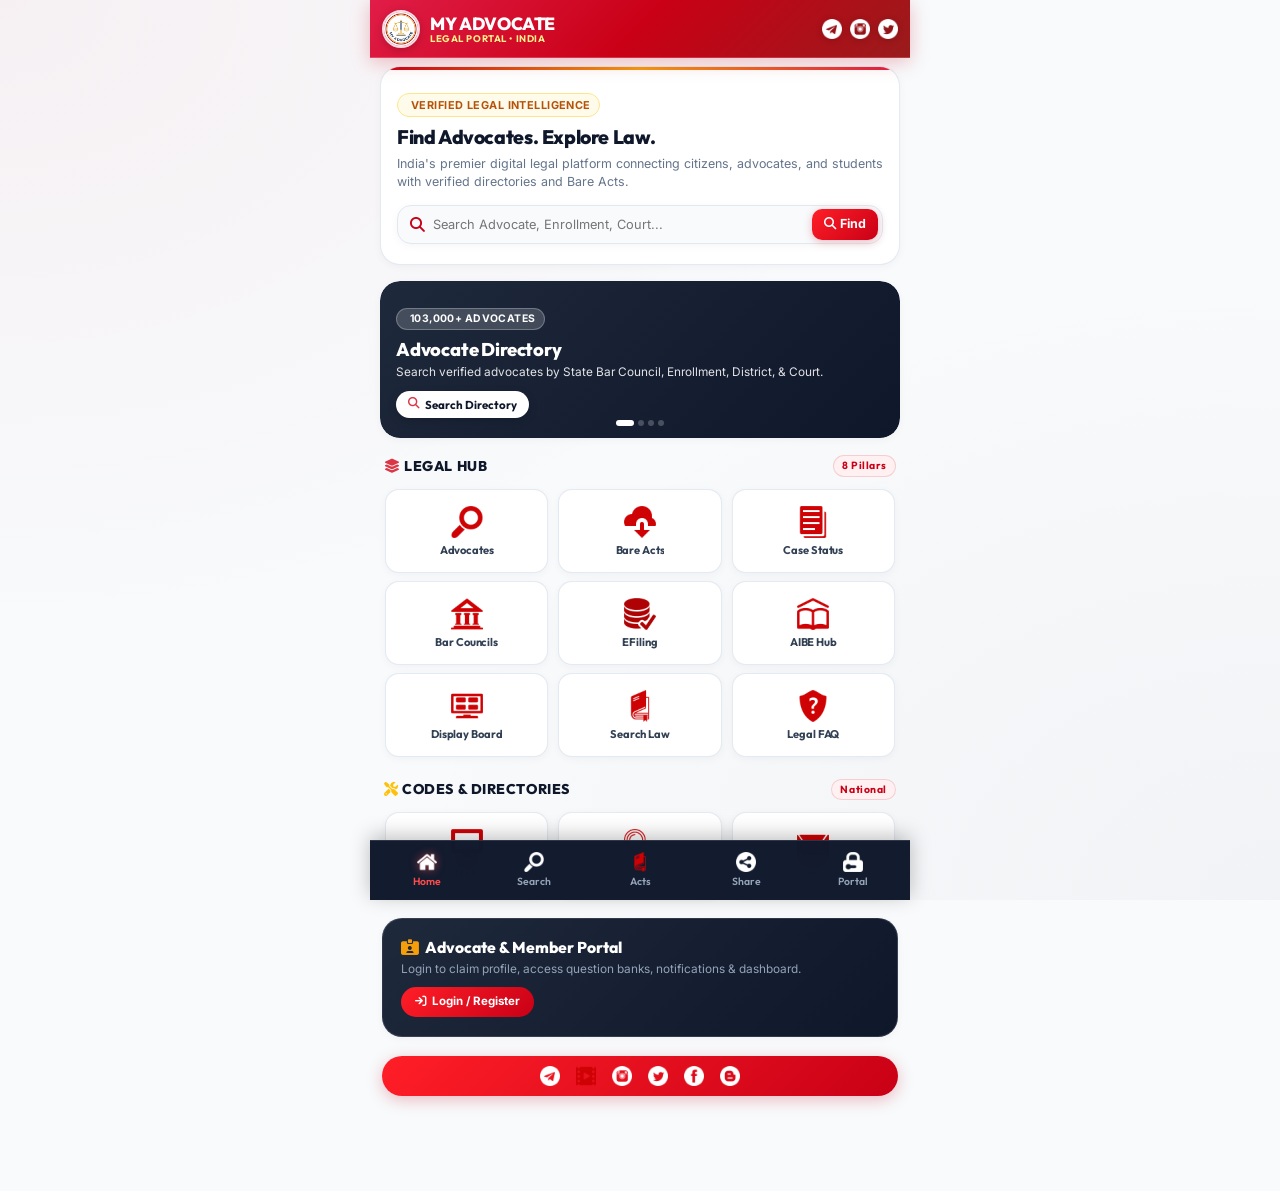
==== app_new/index.html @ 8f49a550 "Configure database to u305984835_myadvocate across all modules and update app assets" ====
<!doctype html>
<html lang="en">

<head>
	<meta charset="utf-8">
	<meta http-equiv="content-type" content="text/html;charset=UTF-8" />
	<meta name="viewport" content="width=device-width, initial-scale=1, shrink-to-fit=no, maximum-scale=1, user-scalable=no">
	<meta name="theme-color" content="#C90016">
	<title>My Advocate - Legal Platform</title>
	<!-- Fonts & Icons -->
	<link rel="stylesheet" href="https://cdnjs.cloudflare.com/ajax/libs/font-awesome/6.5.1/css/all.min.css">
	<link rel="stylesheet" href="css/bootstrap.min.css">
	<link rel="stylesheet" href="css/style.css?v=2.1">
	<link rel="manifest" href="manifest.json">
</head>

<body>
<div id='apparea'>
	<div id='loader'></div>

	<!-- App Topbar -->
	<nav class="navbar fixed-top navbar-expand-lg navbar-light text-light" id='apphead'>
		<div id='apptitle' style="display: flex; align-items: center; gap: 10px;">
			<img src='img/logo-circle.png' alt="My Advocate" style="height: 38px; width: 38px; border-radius: 50%; object-fit: cover; border: 2px solid rgba(255, 255, 255, 0.85); box-shadow: 0 2px 8px rgba(0,0,0,0.2);">
			<div style="display: flex; flex-direction: column; line-height: 1.1;">
				<span style="font-family: var(--font-heading); font-weight: 800; font-size: 1.1rem; color: #ffffff; letter-spacing: -0.02em;">MY ADVOCATE</span>
				<span style="font-size: 0.6rem; font-weight: 700; color: #FEF08A; letter-spacing: 0.06em; text-transform: uppercase;">Legal Portal &bull; India</span>
			</div>
		</div>
		<div id='appmenu'>
			<a href='https://t.me/myadvocateai' target="_blank" title="Telegram"><img src='img/telegram.png' height='22px'></a>
			<a href='https://instagram.com/myadvocateai' target="_blank" title="Instagram"><img src='img/instagram.png' height='22px'></a>
			<a href='https://twitter.com/myadvocateai' target="_blank" title="X (Twitter)"><img src='img/twitter.png' height='22px'></a>
		</div>
	</nav>

	<!-- App Body -->
	<div class="container-fluid" id='appbody'>
		
		<!-- Hero Welcome Card -->
		<div class="app-hero-card" id='welcome'>
			<div class="app-hero-tag">
				<i class="fas fa-sparkles"></i> Verified Legal Intelligence
			</div>
			<h4 class="app-hero-title">Find Advocates. Explore Law.</h4>
			<p class="app-hero-lead">India's premier digital legal platform connecting citizens, advocates, and students with verified directories and Bare Acts.</p>
			
			<!-- Quick Search Advocate Interactive Form -->
			<form action="../advocate-search-result" method="get" class="app-search-box" id="search_advocate_hero" onsubmit="return handleHeroSearch(event)">
				<i class="fas fa-magnifying-glass ms-2" style="color: var(--brand-red); font-size: 0.95rem; margin-left: 8px;"></i>
				<input type="text" name="name" id="hero_search_query" class="app-search-input" placeholder="Search Advocate, Enrollment, Court..." autocomplete="off">
				<button type="submit" class="app-search-btn">
					<i class="fas fa-search"></i> Find
				</button>
			</form>
		</div>

		<!-- Interactive Feature Slider -->
		<div id="appHeroSlider" class="carousel slide app-slider-container" data-ride="carousel" data-interval="4000">
			<ol class="carousel-indicators">
				<li data-target="#appHeroSlider" data-slide-to="0" class="active"></li>
				<li data-target="#appHeroSlider" data-slide-to="1"></li>
				<li data-target="#appHeroSlider" data-slide-to="2"></li>
				<li data-target="#appHeroSlider" data-slide-to="3"></li>
			</ol>
			<div class="carousel-inner">
				<!-- Slide 1: Advocates Directory -->
				<div class="carousel-item active">
					<div class="app-slide-card slide-dark">
						<div>
							<div class="slide-pill"><i class="fas fa-users-tie text-warning"></i> 103,000+ Advocates</div>
							<h5 class="slide-title">Advocate Directory</h5>
							<p class="slide-desc">Search verified advocates by State Bar Council, Enrollment, District, & Court.</p>
						</div>
						<button type="button" class="slide-action-btn" onclick="$('#search_advocate').trigger('click');">
							<i class="fas fa-magnifying-glass text-danger"></i> Search Directory
						</button>
					</div>
				</div>
				<!-- Slide 2: Bare Acts 2023 -->
				<div class="carousel-item">
					<div class="app-slide-card slide-crimson">
						<div>
							<div class="slide-pill"><i class="fas fa-book-bookmark text-warning"></i> BNS &bull; BNSS &bull; BSA 2023</div>
							<h5 class="slide-title">New Criminal Codes</h5>
							<p class="slide-desc">Explore Bharatiya Nyaya Sanhita & Central Bare Acts in English & Hindi PDF.</p>
						</div>
						<button type="button" class="slide-action-btn" onclick="$('#acts_list').trigger('click');">
							<i class="fas fa-book-open text-danger"></i> Read Bare Acts
						</button>
					</div>
				</div>
				<!-- Slide 3: AIBE Hub -->
				<div class="carousel-item">
					<div class="app-slide-card slide-amber">
						<div>
							<div class="slide-pill"><i class="fas fa-graduation-cap text-light"></i> Bar Examination</div>
							<h5 class="slide-title">AIBE Question Bank</h5>
							<p class="slide-desc">Practice 19+ Law Subjects with past papers, solutions & syllabus breakdown.</p>
						</div>
						<button type="button" class="slide-action-btn" onclick="$('#exam_list').trigger('click');">
							<i class="fas fa-clipboard-check text-warning"></i> Start Prep
						</button>
					</div>
				</div>
				<!-- Slide 4: Real-time Bank IFSC & PIN Code -->
				<div class="carousel-item">
					<div class="app-slide-card slide-emerald">
						<div>
							<div class="slide-pill"><i class="fas fa-bolt text-warning"></i> Real-time OLAW API</div>
							<h5 class="slide-title">Bank IFSC & PIN Codes</h5>
							<p class="slide-desc">Instant verified RBI IFSC branch details & 19,000+ Indian PIN Codes.</p>
						</div>
						<button type="button" class="slide-action-btn" onclick="$('#ifsc').trigger('click');">
							<i class="fas fa-building-columns text-success"></i> Lookup IFSC
						</button>
					</div>
				</div>
			</div>
		</div>

		<!-- Section Title: Core Legal Services -->
		<div class="app-section-title">
			<span><i class="fas fa-layer-group text-danger me-1"></i> Legal Hub</span>
			<span class="app-section-badge">8 Pillars</span>
		</div>

		<!-- Grid Row 1: Primary Services -->
		<div class='row mx-0'>
			<div class='col-4 px-1'>
				<div class='qicon' id='search_advocate'>
					<img src='img/newsearch.png' alt="Advocates">
					<div>Advocates</div>
				</div>
			</div>
			<div class='col-4 px-1'>
				<div class='qicon' id='acts_list'>
					<img src='img/cdownload.png' alt="Bare Acts">
					<div>Bare Acts</div>
				</div>
			</div>
			<div class='col-4 px-1'>
				<div class='qicon' id='case' data-id='1'>
					<img src='img/case.png' alt="Case Status">
					<div>Case Status</div>
				</div>
			</div>
		</div>

		<!-- Grid Row 2: Institutions & Exams -->
		<div class='row mx-0'>
			<div class='col-4 px-1'>
				<div class='qicon' id='bc_list'>
					<img src='img/bar.png' alt="Bar Councils">
					<div>Bar Councils</div>
				</div>
			</div>
			<div class='col-4 px-1'>
				<a href='https://filing.ecourts.gov.in/' target="_blank" class='qicon'>
					<img src='img/myecourt.png' alt="eFiling">
					<div>eFiling</div>
				</a>
			</div>
			<div class='col-4 px-1'>
				<div class='qicon' id='exam_list'>
					<img src='img/exam.png' alt="AIBE Exam">
					<div>AIBE Hub</div>
				</div>
			</div>
		</div>

		<!-- Grid Row 3: Live Courts & Utilities -->
		<div class='row mx-0'>
			<div class='col-4 px-1'>
				<div class='qicon' id='obd' data-id='1'>
					<img src='img/obd.png' alt="Display Board">
					<div>Display Board</div>
				</div>
			</div>
			<div class='col-4 px-1'>
				<a href='https://indiankanoon.org' target="_blank" class='qicon'>
					<img src='img/book.png' alt="Search Law">
					<div>Search Law</div>
				</a>
			</div>
			<div class='col-4 px-1'>
				<div class='qicon' id='faq'>
					<img src='img/faq.png' alt="Legal Tools & FAQ">
					<div>Legal FAQ</div>
				</div>
			</div>
		</div>

		<!-- Section Title: Utility Codes -->
		<div class="app-section-title">
			<span><i class="fas fa-screwdriver-wrench text-warning me-1"></i> Codes & Directories</span>
			<span class="app-section-badge">National</span>
		</div>

		<!-- Grid Row 4: Utility Codes -->
		<div class='row mx-0'>
			<div class='col-4 px-1'>
				<div class='qicon' id='hsnsac_list'>
					<img src='img/monitor.png' alt="HSN SAC">
					<div>HSN / SAC</div>
				</div>
			</div>
			<div class='col-4 px-1'>
				<div class='qicon' id='ifsc'>
					<img src='img/ifsc.png' alt="Bank IFSC">
					<div>Bank IFSC</div>
				</div>
			</div>
			<div class='col-4 px-1'>
				<div class='qicon' id='pincode_list'>
					<img src='img/pincode.png' alt="Pincode">
					<div>Pincodes</div>
				</div>
			</div>
		</div>

		<!-- Portal Login / Claim Card -->
		<a href='login.html' class="portal-card">
			<h6><i class="fas fa-id-card-clip" style="color: #F59E0B;"></i> Advocate & Member Portal</h6>
			<p>Login to claim profile, access question banks, notifications & dashboard.</p>
			<div class="portal-btn">
				<i class="fas fa-arrow-right-to-bracket"></i> Login / Register
			</div>
		</a>

		<!-- Social Media Pill -->
		<div class="social-bar-pill">
			<a href="https://t.me/myadvocateai" target="_blank" title="Telegram"><img src='img/telegram.png' height='24px' alt="Telegram"></a>
			<a href="https://www.youtube.com/channel/UC500odmthCIKPu6R8kmZV2Q" target="_blank" title="YouTube"><img src='img/video.png' height='24px' alt="YouTube"></a>
			<a href='https://instagram.com/myadvocateai' target="_blank" title="Instagram"><img src='img/instagram.png' height='24px' alt="Instagram"></a>
			<a href='https://twitter.com/myadvocateai' target="_blank" title="Twitter"><img src='img/twitter.png' height='24px' alt="Twitter"></a>
			<a href='https://facebook.com/myadvocateai' target="_blank" title="Facebook"><img src='img/facebook.png' height='24px' alt="Facebook"></a>
			<a href="https://myadvocateai.blogspot.com" target="_blank" title="Blog"><img src='img/blogger.png' height='24px' alt="Blog"></a>
		</div>

	</div>

	<!-- Fixed Bottom Navigation -->
	<nav class="navbar fixed-bottom navbar-expand-lg navbar-light" id='appfoot'>
		<div class='app-nav-item active' id='home' data-id='1'>
			<img src='img/home.png' height='22px' alt="Home">
			<span>Home</span>
		</div>
		<a href="../advocate-search-result" class='app-nav-item' id='search_advocate_foot'>
			<img src='img/search.png' height='22px' alt="Search">
			<span>Search</span>
		</a>
		<div class='app-nav-item' id='acts_nav' onclick="$('#acts_list').trigger('click');">
			<img src='img/book.png' height='22px' alt="Bare Acts">
			<span>Acts</span>
		</div>
		<div class='app-nav-item' id='qprev' onclick='sharenow()'>
			<img src='img/share.png' height='22px' alt="Share">
			<span>Share</span>
		</div>
		<a href="login.html" class='app-nav-item'>
			<img src='img/lock.png' height='22px' alt="Login">
			<span>Portal</span>
		</a>
	</nav>
</div>

<!-- Scripts -->
<script src="js/jquery.min.js"></script>
<script src="js/popper.min.js"></script>
<script src="js/bootstrap.min.js"></script>
<script src="js/app.js"></script>

<script>
	function handleHeroSearch(e) {
		if (e) e.preventDefault();
		var q = $.trim($('#hero_search_query').val());
		if (q.length > 0) {
			window.location.href = '../advocate-search-result?name=' + encodeURIComponent(q);
		} else {
			window.location.href = '../advocate-search-result';
		}
		return false;
	}
</script>

<script type="application/javascript" src="https://sdki.truepush.com/sdk/v2.0.4/app.js" async></script>
<script>
	var truepush = window.truepush || [];
	truepush.push(function () {
		truepush.Init({
			id: "64d8e70b6765a05a15f5e6a6"
		}, function (error) {
			if (error) console.error(error);
		});
	});
</script>

<script>
	if (localStorage.getItem('myadv_id') != null) {
		window.location = 'main.html';
	}
</script>
</body>

</html>
---- app_new/css/style.css ----
/* ==========================================
   Premium Mobile App Stylesheet - My Advocate
   Curated with Rich Modern Aesthetics & Micro-Animations
   Matching https://myadv.in Design System
   ========================================== */

@import url('https://fonts.googleapis.com/css2?family=Outfit:wght@300;400;500;600;700;800;900&family=Inter:wght@300;400;500;600;700;800&display=swap');

:root {
    --brand-red: #C90016;
    --brand-red-dark: #9E0011;
    --brand-red-light: #FFF1F2;
    --brand-red-glow: rgba(201, 0, 22, 0.25);
    --brand-gold: #D97706;
    --brand-gold-dark: #B45309;
    --brand-gold-light: #FEF3C7;
    --brand-dark: #0F172A;
    --brand-dark-soft: #1E293B;
    --brand-gray: #64748B;
    --brand-gray-light: #F1F5F9;
    --bg-light: #F8FAFC;
    --bg-surface: #FFFFFF;
    --border-color: #E2E8F0;
    --border-focus: #C90016;
    --font-heading: 'Outfit', -apple-system, BlinkMacSystemFont, sans-serif;
    --font-body: 'Inter', -apple-system, BlinkMacSystemFont, sans-serif;
    --radius-sm: 10px;
    --radius-md: 14px;
    --radius-lg: 20px;
    --radius-full: 9999px;
    --shadow-sm: 0 2px 8px rgba(15, 23, 42, 0.04);
    --shadow-md: 0 8px 24px rgba(15, 23, 42, 0.07);
    --shadow-lg: 0 16px 36px rgba(15, 23, 42, 0.12);
    --shadow-brand: 0 8px 25px rgba(201, 0, 22, 0.28);
}

* {
    box-sizing: border-box;
    -webkit-tap-highlight-color: transparent;
}

body {
    font-family: var(--font-body);
    background-color: var(--bg-light);
    background-image: 
        radial-gradient(at 0% 0%, rgba(201, 0, 22, 0.04) 0px, transparent 50%),
        radial-gradient(at 100% 100%, rgba(15, 23, 42, 0.03) 0px, transparent 50%);
    background-attachment: fixed;
    color: #1E293B;
    -webkit-font-smoothing: antialiased;
    margin: 0;
    padding: 0;
    overflow-x: hidden;
}

#apparea {
    min-height: 100vh;
    display: flex;
    flex-direction: column;
    max-width: 540px;
    margin: 0 auto;
    background: transparent;
    position: relative;
    width: 100%;
}

#qarea, #appbody {
    margin-top: 66px;
    margin-bottom: 76px;
    width: 100%;
    height: auto;
    padding-left: 10px;
    padding-right: 10px;
    animation: fadeIn 0.35s cubic-bezier(0.16, 1, 0.3, 1);
}

@keyframes fadeIn {
    from { opacity: 0; transform: translateY(6px); }
    to { opacity: 1; transform: translateY(0); }
}

/* --- Premium Navigation Header (Fixed Full-Width Mobile Bar) --- */
#apphead {
    background: linear-gradient(135deg, #E11D48 0%, #C90016 50%, #991B1B 100%) !important;
    backdrop-filter: blur(12px);
    -webkit-backdrop-filter: blur(12px);
    box-shadow: 0 4px 18px rgba(201, 0, 22, 0.25);
    height: 58px;
    padding: 0 12px !important;
    border-bottom: 1px solid rgba(255, 255, 255, 0.18);
    display: flex !important;
    align-items: center !important;
    justify-content: space-between !important;
    flex-wrap: nowrap !important;
    z-index: 1030;
    width: 100% !important;
    max-width: 540px !important;
    left: 0 !important;
    right: 0 !important;
    margin: 0 auto !important;
    transform: none !important;
}

#apphead .navbar-brand, #apptitle {
    font-family: var(--font-heading);
    font-weight: 800;
    letter-spacing: -0.02em;
    margin: 0;
    display: flex;
    align-items: center;
    gap: 8px;
    color: #ffffff;
    flex-shrink: 1;
    min-width: 0;
}

#apptitle img {
    height: 34px;
    width: 34px;
    border-radius: 50%;
    object-fit: cover;
    border: 2px solid rgba(255, 255, 255, 0.9);
    box-shadow: 0 2px 8px rgba(0, 0, 0, 0.25);
    flex-shrink: 0;
}

#apptitle span:first-of-type {
    font-family: var(--font-heading);
    font-weight: 800;
    font-size: 0.98rem;
    color: #ffffff;
    letter-spacing: -0.02em;
    white-space: nowrap;
}

#apptitle span:last-of-type {
    font-size: 0.55rem;
    font-weight: 700;
    color: #FEF08A;
    letter-spacing: 0.05em;
    text-transform: uppercase;
    white-space: nowrap;
}

#appmenu {
    display: flex;
    align-items: center;
    gap: 8px;
    flex-shrink: 0;
    flex-wrap: nowrap;
}

#appmenu a, #appmenu li {
    display: inline-flex;
    align-items: center;
    justify-content: center;
}

#appmenu img, #appmenu i {
    height: 20px;
    width: auto;
    transition: transform 0.2s cubic-bezier(0.34, 1.56, 0.64, 1);
    filter: drop-shadow(0 1px 3px rgba(0,0,0,0.2));
}

#appmenu a:hover img, #appmenu a:hover i {
    transform: scale(1.15);
}

/* --- Hero & Welcome Card --- */
.app-hero-card {
    padding: 1.25rem 1rem;
    margin-bottom: 1rem;
    background: #ffffff;
    border-radius: var(--radius-lg);
    border: 1px solid rgba(226, 232, 240, 0.9);
    box-shadow: var(--shadow-sm);
    position: relative;
    overflow: hidden;
}

.app-hero-card::before {
    content: '';
    position: absolute;
    top: 0;
    left: 0;
    right: 0;
    height: 3px;
    background: linear-gradient(90deg, #C90016, #F59E0B, #E11D48);
}

.app-hero-tag {
    display: inline-flex;
    align-items: center;
    gap: 5px;
    background: #FFFBEB;
    border: 1px solid #FDE68A;
    color: #B45309;
    font-size: 0.68rem;
    font-weight: 700;
    text-transform: uppercase;
    letter-spacing: 0.04em;
    padding: 3px 8px;
    border-radius: var(--radius-full);
    margin-bottom: 0.5rem;
}

.app-hero-title {
    font-family: var(--font-heading);
    font-size: 1.22rem;
    font-weight: 800;
    color: var(--brand-dark);
    margin: 0 0 0.35rem 0;
    line-height: 1.25;
    letter-spacing: -0.02em;
}

.app-hero-lead {
    font-size: 0.78rem;
    color: var(--brand-gray);
    line-height: 1.45;
    margin: 0 0 0.85rem 0;
}

/* --- Instant Search Bar Box --- */
.app-search-box {
    display: flex;
    background: #F8FAFC;
    border: 1.5px solid var(--border-color);
    border-radius: var(--radius-md);
    padding: 3px 4px;
    align-items: center;
    transition: all 0.25s ease;
    box-shadow: var(--shadow-sm);
    cursor: pointer;
}

.app-search-box:focus-within, .app-search-box:hover {
    border-color: var(--brand-red);
    background: #ffffff;
    box-shadow: 0 0 0 3px rgba(201, 0, 22, 0.12);
}

.app-search-input {
    border: none;
    background: transparent;
    outline: none;
    width: 100%;
    padding: 6px 8px;
    font-size: 0.8rem;
    font-family: var(--font-body);
    color: var(--brand-dark);
    cursor: pointer;
    min-width: 0;
}

.app-search-btn {
    background: linear-gradient(135deg, #FF1E27 0%, #C90016 100%);
    color: #ffffff;
    border: none;
    border-radius: 10px;
    padding: 6px 12px;
    font-size: 0.78rem;
    font-weight: 700;
    display: inline-flex;
    align-items: center;
    gap: 4px;
    white-space: nowrap;
    box-shadow: 0 2px 8px rgba(201, 0, 22, 0.25);
    flex-shrink: 0;
}

/* --- Dynamic Gradient Slider Cards --- */
.app-slider-container {
    margin-bottom: 1rem;
    border-radius: var(--radius-lg);
    overflow: hidden;
    box-shadow: var(--shadow-sm);
}

.app-slide-card {
    padding: 1.25rem 1rem;
    min-height: 150px;
    border-radius: var(--radius-lg);
    display: flex;
    flex-direction: column;
    justify-content: space-between;
    position: relative;
    overflow: hidden;
    color: #ffffff;
}

.app-slide-card.slide-dark {
    background: linear-gradient(135deg, #1E293B 0%, #0F172A 100%);
}

.app-slide-card.slide-crimson {
    background: linear-gradient(135deg, #B91C1C 0%, #C90016 60%, #991B1B 100%);
}

.app-slide-card.slide-amber {
    background: linear-gradient(135deg, #92400E 0%, #D97706 70%, #B45309 100%);
}

.app-slide-card.slide-emerald {
    background: linear-gradient(135deg, #065F46 0%, #047857 70%, #064E3B 100%);
}

.slide-pill {
    display: inline-flex;
    align-items: center;
    gap: 5px;
    background: rgba(255, 255, 255, 0.18);
    backdrop-filter: blur(8px);
    -webkit-backdrop-filter: blur(8px);
    border: 1px solid rgba(255, 255, 255, 0.25);
    color: #ffffff;
    font-size: 0.65rem;
    font-weight: 700;
    text-transform: uppercase;
    letter-spacing: 0.04em;
    padding: 2px 8px;
    border-radius: var(--radius-full);
    margin-bottom: 0.5rem;
    align-self: flex-start;
}

.slide-title {
    font-family: var(--font-heading);
    font-size: 1.15rem;
    font-weight: 800;
    color: #ffffff;
    margin: 0 0 3px 0;
    line-height: 1.25;
    letter-spacing: -0.01em;
}

.slide-desc {
    font-size: 0.74rem;
    color: rgba(255, 255, 255, 0.88);
    line-height: 1.4;
    margin: 0 0 10px 0;
}

.slide-action-btn {
    align-self: flex-start;
    display: inline-flex;
    align-items: center;
    gap: 5px;
    background: #ffffff;
    color: var(--brand-dark);
    font-family: var(--font-heading);
    font-size: 0.72rem;
    font-weight: 700;
    padding: 5px 12px;
    border-radius: var(--radius-full);
    border: none;
    box-shadow: 0 3px 10px rgba(0,0,0,0.15);
    cursor: pointer;
}

.carousel-indicators {
    bottom: -4px;
}

.carousel-indicators li {
    width: 6px;
    height: 6px;
    border-radius: 50%;
    margin: 0 2px;
    background-color: rgba(255, 255, 255, 0.45);
    border: none;
}

.carousel-indicators .active {
    width: 18px;
    border-radius: 10px;
    background-color: #ffffff;
}

/* --- Section Titles --- */
.app-section-title {
    font-family: var(--font-heading);
    font-size: 0.88rem;
    font-weight: 800;
    color: var(--brand-dark);
    text-transform: uppercase;
    letter-spacing: 0.04em;
    margin: 1.1rem 4px 0.5rem;
    display: flex;
    align-items: center;
    justify-content: space-between;
}

.app-section-badge {
    font-size: 0.65rem;
    font-weight: 700;
    color: var(--brand-red);
    background: var(--brand-red-light);
    border: 1px solid rgba(201, 0, 22, 0.15);
    padding: 2px 8px;
    border-radius: var(--radius-full);
    text-transform: none;
}

/* --- Beautiful Grid Action Cards (Clean 3-Column Fit) --- */
.qicon {
    background: #ffffff;
    border: 1px solid rgba(226, 232, 240, 0.9);
    margin: 4px 1px;
    border-radius: var(--radius-md);
    padding: 12px 4px 10px;
    text-align: center;
    font-family: var(--font-heading);
    font-size: 0.72rem;
    text-transform: capitalize;
    letter-spacing: -0.01em;
    font-weight: 700;
    color: #334155;
    box-shadow: var(--shadow-sm);
    transition: all 0.2s ease;
    cursor: pointer;
    text-decoration: none !important;
    display: flex;
    flex-direction: column;
    align-items: center;
    justify-content: center;
    min-height: 84px;
    overflow: hidden;
}

.qicon img {
    height: 32px;
    width: 32px;
    object-fit: contain;
    margin-bottom: 6px;
    transition: transform 0.2s ease;
}

.qicon div {
    max-width: 100%;
    overflow: hidden;
    text-overflow: ellipsis;
    white-space: nowrap;
    font-size: 0.7rem;
    line-height: 1.2;
}

.qicon:hover, .qicon:active {
    background: #ffffff;
    border-color: var(--brand-red);
    color: var(--brand-red) !important;
    transform: translateY(-2px);
    box-shadow: 0 4px 14px rgba(201, 0, 22, 0.15);
}

.qicon:hover img, .qicon:active img {
    transform: scale(1.1);
}

/* --- Member / Advocate Portal Banner --- */
.portal-card {
    background: linear-gradient(135deg, #1E293B 0%, #0F172A 100%);
    color: #ffffff;
    border-radius: var(--radius-lg);
    padding: 1.2rem 1.1rem;
    margin: 1.1rem 2px;
    box-shadow: var(--shadow-sm);
    position: relative;
    overflow: hidden;
    display: block;
    text-decoration: none !important;
    border: 1px solid rgba(255, 255, 255, 0.12);
}

.portal-card h6 {
    font-family: var(--font-heading);
    font-size: 0.98rem;
    font-weight: 800;
    color: #ffffff;
    margin: 0 0 4px 0;
    display: flex;
    align-items: center;
    gap: 6px;
}

.portal-card p {
    font-size: 0.74rem;
    color: #94A3B8;
    margin: 0;
    line-height: 1.4;
}

.portal-btn {
    display: inline-flex;
    align-items: center;
    gap: 5px;
    background: linear-gradient(135deg, #FF1E27 0%, #C90016 100%);
    color: #ffffff;
    font-size: 0.72rem;
    font-weight: 700;
    padding: 6px 14px;
    border-radius: var(--radius-full);
    margin-top: 10px;
}

/* --- Social Links Bar --- */
.social-bar-pill {
    background: linear-gradient(135deg, #FF1E27 0%, #C90016 100%);
    padding: 10px 16px;
    border-radius: 50px;
    box-shadow: 0 4px 16px rgba(201, 0, 22, 0.25);
    display: flex;
    justify-content: center;
    align-items: center;
    gap: 16px;
    margin: 1.2rem 2px;
}

.social-bar-pill a {
    display: inline-flex;
    align-items: center;
    justify-content: center;
}

.social-bar-pill img {
    height: 20px;
    width: auto;
}

/* --- Fixed Bottom Navigation Dock (Full-Width Responsive Bar) --- */
#appfoot {
    background: rgba(15, 23, 42, 0.98) !important;
    backdrop-filter: blur(16px);
    -webkit-backdrop-filter: blur(16px);
    border-top: 1px solid rgba(255, 255, 255, 0.12);
    box-shadow: 0 -4px 20px rgba(0, 0, 0, 0.25);
    height: 60px;
    padding: 0 4px !important;
    display: flex !important;
    align-items: center !important;
    justify-content: space-around !important;
    z-index: 1030;
    width: 100% !important;
    max-width: 540px !important;
    left: 0 !important;
    right: 0 !important;
    margin: 0 auto !important;
    transform: none !important;
    padding-bottom: env(safe-area-inset-bottom, 0) !important;
}

.app-nav-item {
    display: flex;
    flex-direction: column;
    align-items: center;
    justify-content: center;
    text-decoration: none !important;
    color: #94A3B8;
    font-size: 0.65rem;
    font-weight: 600;
    font-family: var(--font-heading);
    padding: 4px 8px;
    border-radius: 8px;
    transition: all 0.2s ease;
    cursor: pointer;
    flex: 1;
    text-align: center;
}

.app-nav-item i, .app-nav-item img {
    font-size: 1.05rem;
    height: 20px;
    width: auto;
    margin-bottom: 2px;
    display: block;
}

.app-nav-item:hover, .app-nav-item.active {
    color: #ffffff;
}

.app-nav-item.active {
    color: #FF4D4D;
}

.app-nav-item.active img {
    filter: drop-shadow(0 0 4px rgba(255, 77, 77, 0.6));
}

/* --- General Cards, Forms & Collapse Lists --- */
.card {
    border: 1px solid var(--border-color) !important;
    border-radius: var(--radius-md) !important;
    box-shadow: var(--shadow-sm) !important;
    background: #ffffff;
    overflow: hidden;
    margin-bottom: 12px;
}

.card-body {
    padding: 14px !important;
}

.form-control, select.form-control {
    border-radius: 10px !important;
    border: 1.5px solid #CBD5E1;
    padding: 9px 12px;
    font-size: 13px;
    height: auto;
    font-family: var(--font-body);
    transition: border-color 0.2s ease, box-shadow 0.2s ease;
    background-color: #FFFFFF;
}

.form-control:focus, select.form-control:focus {
    border-color: var(--brand-red);
    box-shadow: 0 0 0 3px rgba(201, 0, 22, 0.12);
}

.btn-danger {
    background: linear-gradient(135deg, #FF1E27 0%, #C90016 100%) !important;
    border: none !important;
    border-radius: 10px !important;
    padding: 10px 16px !important;
    font-weight: 700;
    font-family: var(--font-heading);
    box-shadow: 0 3px 12px rgba(201, 0, 22, 0.25);
}

.btn.bg-secondary, .btn-secondary, div[data-toggle='collapse'] {
    background: #ffffff !important;
    color: #1E293B !important;
    border: 1px solid var(--border-color) !important;
    border-left: 4px solid var(--brand-red) !important;
    border-radius: var(--radius-md) !important;
    padding: 10px 12px !important;
    font-family: var(--font-heading) !important;
    font-weight: 700 !important;
    font-size: 0.85rem !important;
    text-align: left !important;
    box-shadow: var(--shadow-sm) !important;
    margin-bottom: 6px !important;
    display: flex !important;
    align-items: center !important;
    justify-content: space-between !important;
}

.collapse.in, .collapse.show {
    background: #ffffff;
    border: 1px solid var(--border-color);
    border-top: none;
    border-radius: 0 0 var(--radius-md) var(--radius-md);
    padding: 14px !important;
    margin-top: -6px;
    margin-bottom: 10px;
    box-shadow: var(--shadow-sm);
    font-size: 0.8rem;
    line-height: 1.55;
}

/* --- Loader --- */
#loader {
    position: fixed;
    top: 0;
    left: 0;
    height: 100vh;
    width: 100vw;
    overflow: hidden;
    z-index: 99999;
    display: none;
    background: rgba(15, 23, 42, 0.85) url(../img/loader.gif) no-repeat 50% 50%;
    background-size: 50px 50px;
    backdrop-filter: blur(4px);
    -webkit-backdrop-filter: blur(4px);
}
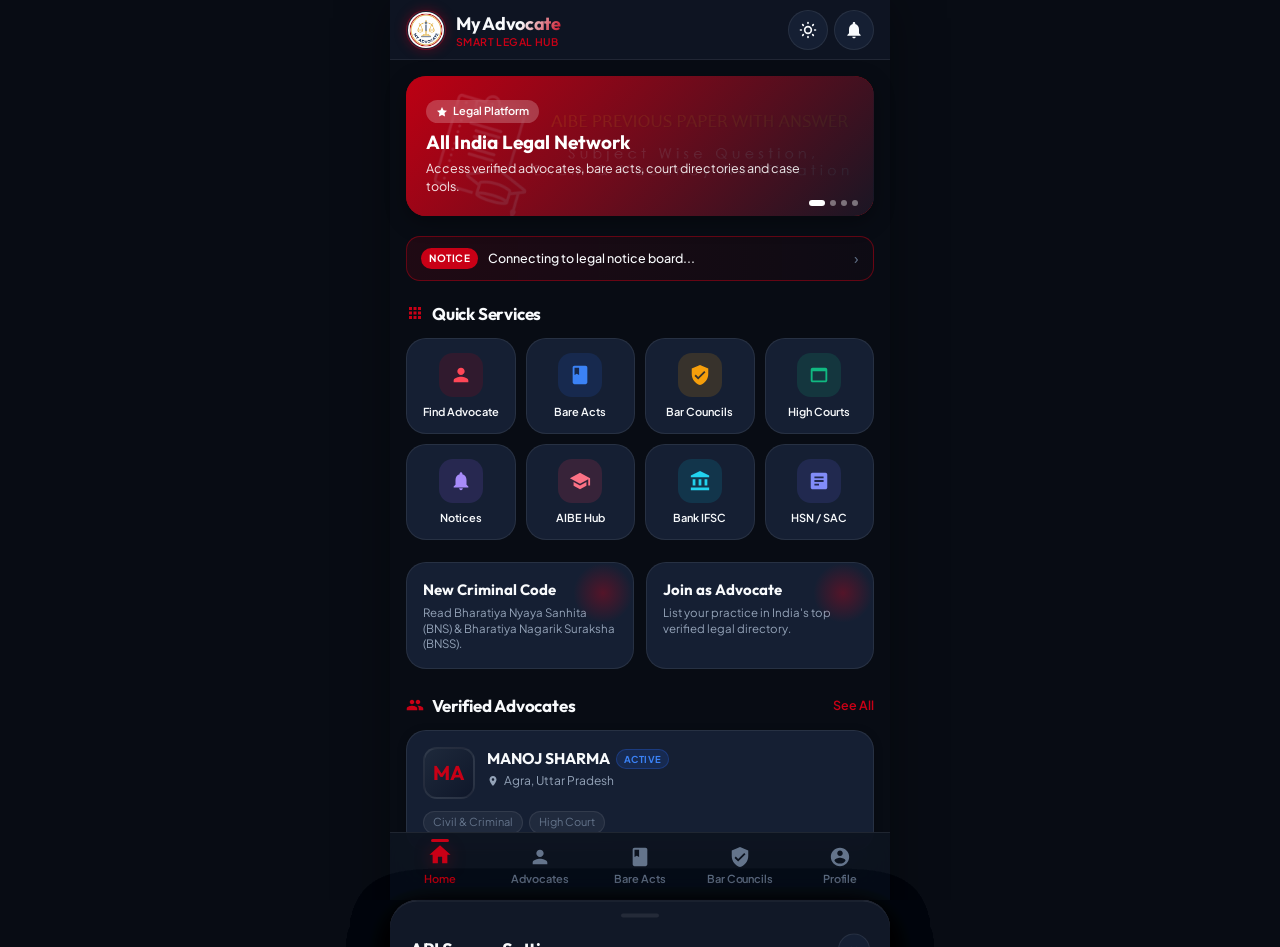
==== commit ef6fbeec: "Add GitHub Fetch & Sync option in Admin panel and update app/api configurations" ====
--- a/app_new/index.html
+++ b/app_new/index.html
@@ -1,306 +1,533 @@
-<!doctype html>
-<html lang="en">
-
+<!DOCTYPE html>
+<html lang="en" data-theme="dark">
 <head>
-	<meta charset="utf-8">
-	<meta http-equiv="content-type" content="text/html;charset=UTF-8" />
-	<meta name="viewport" content="width=device-width, initial-scale=1, shrink-to-fit=no, maximum-scale=1, user-scalable=no">
-	<meta name="theme-color" content="#C90016">
-	<title>My Advocate - Legal Platform</title>
-	<!-- Fonts & Icons -->
-	<link rel="stylesheet" href="https://cdnjs.cloudflare.com/ajax/libs/font-awesome/6.5.1/css/all.min.css">
-	<link rel="stylesheet" href="css/bootstrap.min.css">
-	<link rel="stylesheet" href="css/style.css?v=2.1">
-	<link rel="manifest" href="manifest.json">
+  <meta charset="UTF-8">
+  <meta name="viewport" content="width=device-width, initial-scale=1.0, maximum-scale=1.0, user-scalable=no, viewport-fit=cover">
+  <title>My Advocate India &bull; Smart Legal App</title>
+  
+  <!-- iOS & Android Web App Meta -->
+  <meta name="apple-mobile-web-app-capable" content="yes">
+  <meta name="apple-mobile-web-app-status-bar-style" content="black-translucent">
+  <meta name="apple-mobile-web-app-title" content="MyAdvocate">
+  <meta name="theme-color" content="#080C14">
+  <meta name="mobile-web-app-capable" content="yes">
+  
+  <!-- PWA Manifest & Icons -->
+  <link rel="manifest" href="manifest.json">
+  <link rel="icon" type="image/x-icon" href="img/favicon.ico">
+  <link rel="apple-touch-icon" href="img/icon/android-launchericon-192-192.png">
+  
+  <!-- Google Fonts -->
+  <link rel="preconnect" href="https://fonts.googleapis.com">
+  <link rel="preconnect" href="https://fonts.gstatic.com" crossorigin>
+  <link href="https://fonts.googleapis.com/css2?family=Outfit:wght@500;600;700;800&family=Plus+Jakarta+Sans:wght@400;500;600;700&display=swap" rel="stylesheet">
+
+  <!-- Core App Styles -->
+  <link rel="stylesheet" href="css/app.css">
 </head>
-
 <body>
-<div id='apparea'>
-	<div id='loader'></div>
-
-	<!-- App Topbar -->
-	<nav class="navbar fixed-top navbar-expand-lg navbar-light text-light" id='apphead'>
-		<div id='apptitle' style="display: flex; align-items: center; gap: 10px;">
-			<img src='img/logo-circle.png' alt="My Advocate" style="height: 38px; width: 38px; border-radius: 50%; object-fit: cover; border: 2px solid rgba(255, 255, 255, 0.85); box-shadow: 0 2px 8px rgba(0,0,0,0.2);">
-			<div style="display: flex; flex-direction: column; line-height: 1.1;">
-				<span style="font-family: var(--font-heading); font-weight: 800; font-size: 1.1rem; color: #ffffff; letter-spacing: -0.02em;">MY ADVOCATE</span>
-				<span style="font-size: 0.6rem; font-weight: 700; color: #FEF08A; letter-spacing: 0.06em; text-transform: uppercase;">Legal Portal &bull; India</span>
-			</div>
-		</div>
-		<div id='appmenu'>
-			<a href='https://t.me/myadvocateai' target="_blank" title="Telegram"><img src='img/telegram.png' height='22px'></a>
-			<a href='https://instagram.com/myadvocateai' target="_blank" title="Instagram"><img src='img/instagram.png' height='22px'></a>
-			<a href='https://twitter.com/myadvocateai' target="_blank" title="X (Twitter)"><img src='img/twitter.png' height='22px'></a>
-		</div>
-	</nav>
-
-	<!-- App Body -->
-	<div class="container-fluid" id='appbody'>
-		
-		<!-- Hero Welcome Card -->
-		<div class="app-hero-card" id='welcome'>
-			<div class="app-hero-tag">
-				<i class="fas fa-sparkles"></i> Verified Legal Intelligence
-			</div>
-			<h4 class="app-hero-title">Find Advocates. Explore Law.</h4>
-			<p class="app-hero-lead">India's premier digital legal platform connecting citizens, advocates, and students with verified directories and Bare Acts.</p>
-			
-			<!-- Quick Search Advocate Interactive Form -->
-			<form action="../advocate-search-result" method="get" class="app-search-box" id="search_advocate_hero" onsubmit="return handleHeroSearch(event)">
-				<i class="fas fa-magnifying-glass ms-2" style="color: var(--brand-red); font-size: 0.95rem; margin-left: 8px;"></i>
-				<input type="text" name="name" id="hero_search_query" class="app-search-input" placeholder="Search Advocate, Enrollment, Court..." autocomplete="off">
-				<button type="submit" class="app-search-btn">
-					<i class="fas fa-search"></i> Find
-				</button>
-			</form>
-		</div>
-
-		<!-- Interactive Feature Slider -->
-		<div id="appHeroSlider" class="carousel slide app-slider-container" data-ride="carousel" data-interval="4000">
-			<ol class="carousel-indicators">
-				<li data-target="#appHeroSlider" data-slide-to="0" class="active"></li>
-				<li data-target="#appHeroSlider" data-slide-to="1"></li>
-				<li data-target="#appHeroSlider" data-slide-to="2"></li>
-				<li data-target="#appHeroSlider" data-slide-to="3"></li>
-			</ol>
-			<div class="carousel-inner">
-				<!-- Slide 1: Advocates Directory -->
-				<div class="carousel-item active">
-					<div class="app-slide-card slide-dark">
-						<div>
-							<div class="slide-pill"><i class="fas fa-users-tie text-warning"></i> 103,000+ Advocates</div>
-							<h5 class="slide-title">Advocate Directory</h5>
-							<p class="slide-desc">Search verified advocates by State Bar Council, Enrollment, District, & Court.</p>
-						</div>
-						<button type="button" class="slide-action-btn" onclick="$('#search_advocate').trigger('click');">
-							<i class="fas fa-magnifying-glass text-danger"></i> Search Directory
-						</button>
-					</div>
-				</div>
-				<!-- Slide 2: Bare Acts 2023 -->
-				<div class="carousel-item">
-					<div class="app-slide-card slide-crimson">
-						<div>
-							<div class="slide-pill"><i class="fas fa-book-bookmark text-warning"></i> BNS &bull; BNSS &bull; BSA 2023</div>
-							<h5 class="slide-title">New Criminal Codes</h5>
-							<p class="slide-desc">Explore Bharatiya Nyaya Sanhita & Central Bare Acts in English & Hindi PDF.</p>
-						</div>
-						<button type="button" class="slide-action-btn" onclick="$('#acts_list').trigger('click');">
-							<i class="fas fa-book-open text-danger"></i> Read Bare Acts
-						</button>
-					</div>
-				</div>
-				<!-- Slide 3: AIBE Hub -->
-				<div class="carousel-item">
-					<div class="app-slide-card slide-amber">
-						<div>
-							<div class="slide-pill"><i class="fas fa-graduation-cap text-light"></i> Bar Examination</div>
-							<h5 class="slide-title">AIBE Question Bank</h5>
-							<p class="slide-desc">Practice 19+ Law Subjects with past papers, solutions & syllabus breakdown.</p>
-						</div>
-						<button type="button" class="slide-action-btn" onclick="$('#exam_list').trigger('click');">
-							<i class="fas fa-clipboard-check text-warning"></i> Start Prep
-						</button>
-					</div>
-				</div>
-				<!-- Slide 4: Real-time Bank IFSC & PIN Code -->
-				<div class="carousel-item">
-					<div class="app-slide-card slide-emerald">
-						<div>
-							<div class="slide-pill"><i class="fas fa-bolt text-warning"></i> Real-time OLAW API</div>
-							<h5 class="slide-title">Bank IFSC & PIN Codes</h5>
-							<p class="slide-desc">Instant verified RBI IFSC branch details & 19,000+ Indian PIN Codes.</p>
-						</div>
-						<button type="button" class="slide-action-btn" onclick="$('#ifsc').trigger('click');">
-							<i class="fas fa-building-columns text-success"></i> Lookup IFSC
-						</button>
-					</div>
-				</div>
-			</div>
-		</div>
-
-		<!-- Section Title: Core Legal Services -->
-		<div class="app-section-title">
-			<span><i class="fas fa-layer-group text-danger me-1"></i> Legal Hub</span>
-			<span class="app-section-badge">8 Pillars</span>
-		</div>
-
-		<!-- Grid Row 1: Primary Services -->
-		<div class='row mx-0'>
-			<div class='col-4 px-1'>
-				<div class='qicon' id='search_advocate'>
-					<img src='img/newsearch.png' alt="Advocates">
-					<div>Advocates</div>
-				</div>
-			</div>
-			<div class='col-4 px-1'>
-				<div class='qicon' id='acts_list'>
-					<img src='img/cdownload.png' alt="Bare Acts">
-					<div>Bare Acts</div>
-				</div>
-			</div>
-			<div class='col-4 px-1'>
-				<div class='qicon' id='case' data-id='1'>
-					<img src='img/case.png' alt="Case Status">
-					<div>Case Status</div>
-				</div>
-			</div>
-		</div>
-
-		<!-- Grid Row 2: Institutions & Exams -->
-		<div class='row mx-0'>
-			<div class='col-4 px-1'>
-				<div class='qicon' id='bc_list'>
-					<img src='img/bar.png' alt="Bar Councils">
-					<div>Bar Councils</div>
-				</div>
-			</div>
-			<div class='col-4 px-1'>
-				<a href='https://filing.ecourts.gov.in/' target="_blank" class='qicon'>
-					<img src='img/myecourt.png' alt="eFiling">
-					<div>eFiling</div>
-				</a>
-			</div>
-			<div class='col-4 px-1'>
-				<div class='qicon' id='exam_list'>
-					<img src='img/exam.png' alt="AIBE Exam">
-					<div>AIBE Hub</div>
-				</div>
-			</div>
-		</div>
-
-		<!-- Grid Row 3: Live Courts & Utilities -->
-		<div class='row mx-0'>
-			<div class='col-4 px-1'>
-				<div class='qicon' id='obd' data-id='1'>
-					<img src='img/obd.png' alt="Display Board">
-					<div>Display Board</div>
-				</div>
-			</div>
-			<div class='col-4 px-1'>
-				<a href='https://indiankanoon.org' target="_blank" class='qicon'>
-					<img src='img/book.png' alt="Search Law">
-					<div>Search Law</div>
-				</a>
-			</div>
-			<div class='col-4 px-1'>
-				<div class='qicon' id='faq'>
-					<img src='img/faq.png' alt="Legal Tools & FAQ">
-					<div>Legal FAQ</div>
-				</div>
-			</div>
-		</div>
-
-		<!-- Section Title: Utility Codes -->
-		<div class="app-section-title">
-			<span><i class="fas fa-screwdriver-wrench text-warning me-1"></i> Codes & Directories</span>
-			<span class="app-section-badge">National</span>
-		</div>
-
-		<!-- Grid Row 4: Utility Codes -->
-		<div class='row mx-0'>
-			<div class='col-4 px-1'>
-				<div class='qicon' id='hsnsac_list'>
-					<img src='img/monitor.png' alt="HSN SAC">
-					<div>HSN / SAC</div>
-				</div>
-			</div>
-			<div class='col-4 px-1'>
-				<div class='qicon' id='ifsc'>
-					<img src='img/ifsc.png' alt="Bank IFSC">
-					<div>Bank IFSC</div>
-				</div>
-			</div>
-			<div class='col-4 px-1'>
-				<div class='qicon' id='pincode_list'>
-					<img src='img/pincode.png' alt="Pincode">
-					<div>Pincodes</div>
-				</div>
-			</div>
-		</div>
-
-		<!-- Portal Login / Claim Card -->
-		<a href='login.html' class="portal-card">
-			<h6><i class="fas fa-id-card-clip" style="color: #F59E0B;"></i> Advocate & Member Portal</h6>
-			<p>Login to claim profile, access question banks, notifications & dashboard.</p>
-			<div class="portal-btn">
-				<i class="fas fa-arrow-right-to-bracket"></i> Login / Register
-			</div>
-		</a>
-
-		<!-- Social Media Pill -->
-		<div class="social-bar-pill">
-			<a href="https://t.me/myadvocateai" target="_blank" title="Telegram"><img src='img/telegram.png' height='24px' alt="Telegram"></a>
-			<a href="https://www.youtube.com/channel/UC500odmthCIKPu6R8kmZV2Q" target="_blank" title="YouTube"><img src='img/video.png' height='24px' alt="YouTube"></a>
-			<a href='https://instagram.com/myadvocateai' target="_blank" title="Instagram"><img src='img/instagram.png' height='24px' alt="Instagram"></a>
-			<a href='https://twitter.com/myadvocateai' target="_blank" title="Twitter"><img src='img/twitter.png' height='24px' alt="Twitter"></a>
-			<a href='https://facebook.com/myadvocateai' target="_blank" title="Facebook"><img src='img/facebook.png' height='24px' alt="Facebook"></a>
-			<a href="https://myadvocateai.blogspot.com" target="_blank" title="Blog"><img src='img/blogger.png' height='24px' alt="Blog"></a>
-		</div>
-
-	</div>
-
-	<!-- Fixed Bottom Navigation -->
-	<nav class="navbar fixed-bottom navbar-expand-lg navbar-light" id='appfoot'>
-		<div class='app-nav-item active' id='home' data-id='1'>
-			<img src='img/home.png' height='22px' alt="Home">
-			<span>Home</span>
-		</div>
-		<a href="../advocate-search-result" class='app-nav-item' id='search_advocate_foot'>
-			<img src='img/search.png' height='22px' alt="Search">
-			<span>Search</span>
-		</a>
-		<div class='app-nav-item' id='acts_nav' onclick="$('#acts_list').trigger('click');">
-			<img src='img/book.png' height='22px' alt="Bare Acts">
-			<span>Acts</span>
-		</div>
-		<div class='app-nav-item' id='qprev' onclick='sharenow()'>
-			<img src='img/share.png' height='22px' alt="Share">
-			<span>Share</span>
-		</div>
-		<a href="login.html" class='app-nav-item'>
-			<img src='img/lock.png' height='22px' alt="Login">
-			<span>Portal</span>
-		</a>
-	</nav>
-</div>
-
-<!-- Scripts -->
-<script src="js/jquery.min.js"></script>
-<script src="js/popper.min.js"></script>
-<script src="js/bootstrap.min.js"></script>
-<script src="js/app.js"></script>
-
-<script>
-	function handleHeroSearch(e) {
-		if (e) e.preventDefault();
-		var q = $.trim($('#hero_search_query').val());
-		if (q.length > 0) {
-			window.location.href = '../advocate-search-result?name=' + encodeURIComponent(q);
-		} else {
-			window.location.href = '../advocate-search-result';
-		}
-		return false;
-	}
-</script>
-
-<script type="application/javascript" src="https://sdki.truepush.com/sdk/v2.0.4/app.js" async></script>
-<script>
-	var truepush = window.truepush || [];
-	truepush.push(function () {
-		truepush.Init({
-			id: "64d8e70b6765a05a15f5e6a6"
-		}, function (error) {
-			if (error) console.error(error);
-		});
-	});
-</script>
-
-<script>
-	if (localStorage.getItem('myadv_id') != null) {
-		window.location = 'main.html';
-	}
-</script>
+
+  <!-- Mobile App Frame Container -->
+  <div class="app-container">
+    
+    <!-- Top Notch Spacer -->
+    <div class="safe-top-spacer"></div>
+
+    <!-- App Bar Header -->
+    <header class="app-header">
+      <div class="brand-section" onclick="switchTab('home')">
+        <img src="img/logo-circle.png" alt="My Advocate" class="brand-logo-img" onerror="this.src='img/logo.png'">
+        <div class="brand-title-wrap">
+          <span class="brand-title">My Advocate</span>
+          <span class="brand-subtitle">Smart Legal Hub</span>
+        </div>
+      </div>
+
+      <div class="header-actions">
+        <!-- Theme Toggle -->
+        <button class="icon-btn" onclick="toggleTheme()" title="Toggle Theme" id="btn-theme-toggle">
+          <svg id="theme-toggle-icon" viewBox="0 0 24 24"><path d="M12 3v1m0 16v1m9-9h-1M4 12H3m15.364 6.364l-.707-.707M6.343 6.343l-.707-.707m12.728 0l-.707.707M6.343 17.657l-.707.707M16 12a4 4 0 11-8 0 4 4 0 018 0z" stroke="currentColor" stroke-width="2" stroke-linecap="round" fill="none"/></svg>
+        </button>
+
+        <!-- Notification Bell -->
+        <button class="icon-btn" onclick="openBottomSheet('sheet-notices')" title="Notifications">
+          <svg viewBox="0 0 24 24"><path d="M12 22c1.1 0 2-.9 2-2h-4c0 1.1.89 2 2 2zm6-6v-5c0-3.07-1.64-5.64-4.5-6.32V4c0-.83-.67-1.5-1.5-1.5s-1.5.67-1.5 1.5v.68C7.63 5.36 6 7.92 6 11v5l-2 2v1h16v-1l-2-2z"/></svg>
+          <span class="badge-dot" id="notif-badge" style="display: none;">0</span>
+        </button>
+      </div>
+    </header>
+
+    <!-- ========================================== -->
+    <!-- VIEW 1: HOME DASHBOARD                    -->
+    <!-- ========================================== -->
+    <main class="view-screen active" id="view-home">
+      
+      <!-- Hero Banner Slider -->
+      <section class="hero-carousel">
+        <div class="carousel-slides">
+          <div class="carousel-slide slide-1">
+            <span class="carousel-badge">
+              <svg width="12" height="12" viewBox="0 0 24 24" fill="currentColor"><path d="M12 2l3.09 6.26L22 9.27l-5 4.87 1.18 6.88L12 17.77l-6.18 3.25L7 14.14 2 9.27l6.91-1.01L12 2z"/></svg>
+              Legal Platform
+            </span>
+            <h3 class="carousel-title">All India Legal Network</h3>
+            <p class="carousel-desc">Access verified advocates, bare acts, court directories and case tools.</p>
+          </div>
+          <div class="carousel-slide slide-2">
+            <span class="carousel-badge">New Criminal Laws</span>
+            <h3 class="carousel-title">BNS, BNSS & BSA 2023</h3>
+            <p class="carousel-desc">Download updated bare acts in Hindi & English with section comparison.</p>
+          </div>
+          <div class="carousel-slide slide-3">
+            <span class="carousel-badge">Advocate E-Diary</span>
+            <h3 class="carousel-title">Smart Case Tracking</h3>
+            <p class="carousel-desc">Never miss court hearings with instant notifications and cause lists.</p>
+          </div>
+          <div class="carousel-slide slide-4">
+            <span class="carousel-badge">AIBE Preparation</span>
+            <h3 class="carousel-title">Bar Exam Mock Test</h3>
+            <p class="carousel-desc">Previous year solved question papers and syllabus guides.</p>
+          </div>
+        </div>
+        <div class="carousel-dots">
+          <div class="dot active"></div>
+          <div class="dot"></div>
+          <div class="dot"></div>
+          <div class="dot"></div>
+        </div>
+      </section>
+
+      <!-- Live Notification Ticker -->
+      <div class="announcement-bar" onclick="openBottomSheet('sheet-notices')">
+        <span class="announcement-tag">Notice</span>
+        <span class="announcement-text" id="home-notice-text">Connecting to legal notice board...</span>
+        <span class="announcement-arrow">&rsaquo;</span>
+      </div>
+
+      <!-- Quick Action Tools Grid -->
+      <section style="margin-bottom: 22px;">
+        <div class="section-header">
+          <h2 class="section-title">
+            <span class="section-icon">
+              <svg width="18" height="18" viewBox="0 0 24 24" fill="currentColor"><path d="M4 8h4V4H4v4zm6 12h4v-4h-4v4zm-6 0h4v-4H4v4zm0-6h4v-4H4v4zm6 0h4v-4h-4v4zm6-10v4h4V4h-4zm-6 4h4V4h-4v4zm6 6h4v-4h-4v4zm0 6h4v-4h-4v4z"/></svg>
+            </span>
+            Quick Services
+          </h2>
+        </div>
+
+        <div class="quick-tools-grid">
+          <!-- 1. Advocate Search -->
+          <div class="quick-tool-card" onclick="switchTab('advocates')">
+            <div class="quick-tool-icon-wrap icon-bg-crimson">
+              <svg width="22" height="22" viewBox="0 0 24 24" fill="currentColor"><path d="M12 12c2.21 0 4-1.79 4-4s-1.79-4-4-4-4 1.79-4 4 1.79 4 4 4zm0 2c-2.67 0-8 1.34-8 4v2h16v-2c0-2.66-5.33-4-8-4z"/></svg>
+            </div>
+            <span class="quick-tool-label">Find Advocate</span>
+          </div>
+
+          <!-- 2. Bare Acts -->
+          <div class="quick-tool-card" onclick="switchTab('acts')">
+            <div class="quick-tool-icon-wrap icon-bg-blue">
+              <svg width="22" height="22" viewBox="0 0 24 24" fill="currentColor"><path d="M18 2H6c-1.1 0-2 .9-2 2v16c0 1.1.9 2 2 2h12c1.1 0 2-.9 2-2V4c0-1.1-.9-2-2-2zM6 4h5v8l-2.5-1.5L6 12V4z"/></svg>
+            </div>
+            <span class="quick-tool-label">Bare Acts</span>
+          </div>
+
+          <!-- 3. Bar Council -->
+          <div class="quick-tool-card" onclick="switchTab('institutions')">
+            <div class="quick-tool-icon-wrap icon-bg-amber">
+              <svg width="22" height="22" viewBox="0 0 24 24" fill="currentColor"><path d="M12 1L3 5v6c0 5.55 3.84 10.74 9 12 5.16-1.26 9-6.45 9-12V5l-9-4zm-2 16l-4-4 1.41-1.41L10 14.17l6.59-6.59L18 9l-8 8z"/></svg>
+            </div>
+            <span class="quick-tool-label">Bar Councils</span>
+          </div>
+
+          <!-- 4. High Courts Portal -->
+          <div class="quick-tool-card" onclick="openBottomSheet('sheet-ecourts')">
+            <div class="quick-tool-icon-wrap icon-bg-emerald">
+              <svg width="22" height="22" viewBox="0 0 24 24" fill="currentColor"><path d="M19 4H5c-1.11 0-2 .9-2 2v12c0 1.1.89 2 2 2h14c1.1 0 2-.9 2-2V6c0-1.1-.89-2-2-2zm0 14H5V8h14v10z"/></svg>
+            </div>
+            <span class="quick-tool-label">High Courts</span>
+          </div>
+
+          <!-- 5. Legal Notices -->
+          <div class="quick-tool-card" onclick="openBottomSheet('sheet-notices')">
+            <div class="quick-tool-icon-wrap icon-bg-purple">
+              <svg width="22" height="22" viewBox="0 0 24 24" fill="currentColor"><path d="M12 22c1.1 0 2-.9 2-2h-4c0 1.1.89 2 2 2zm6-6v-5c0-3.07-1.64-5.64-4.5-6.32V4c0-.83-.67-1.5-1.5-1.5s-1.5.67-1.5 1.5v.68C7.63 5.36 6 7.92 6 11v5l-2 2v1h16v-1l-2-2z"/></svg>
+            </div>
+            <span class="quick-tool-label">Notices</span>
+          </div>
+
+          <!-- 6. AIBE Exam -->
+          <div class="quick-tool-card" onclick="loadAibeHub()">
+            <div class="quick-tool-icon-wrap icon-bg-rose">
+              <svg width="22" height="22" viewBox="0 0 24 24" fill="currentColor"><path d="M5 13.18v4L12 21l7-3.82v-4L12 17l-7-3.82zM12 3L1 9l11 6 9-4.91V17h2V9L12 3z"/></svg>
+            </div>
+            <span class="quick-tool-label">AIBE Hub</span>
+          </div>
+
+          <!-- 7. IFSC Search -->
+          <div class="quick-tool-card" onclick="openBottomSheet('sheet-ifsc')">
+            <div class="quick-tool-icon-wrap icon-bg-cyan">
+              <svg width="22" height="22" viewBox="0 0 24 24" fill="currentColor"><path d="M4 10h3v7H4zM10.5 10h3v7h-3zM2 19h20v3H2zM17 10h3v7h-3zM12 1L2 6v2h20V6z"/></svg>
+            </div>
+            <span class="quick-tool-label">Bank IFSC</span>
+          </div>
+
+          <!-- 8. HSN Code -->
+          <div class="quick-tool-card" onclick="openBottomSheet('sheet-hsn')">
+            <div class="quick-tool-icon-wrap icon-bg-indigo">
+              <svg width="22" height="22" viewBox="0 0 24 24" fill="currentColor"><path d="M19 3H5c-1.1 0-2 .9-2 2v14c0 1.1.9 2 2 2h14c1.1 0 2-.9 2-2V5c0-1.1-.9-2-2-2zm-7 14H7v-2h5v2zm5-4H7v-2h10v2zm0-4H7V7h10v2z"/></svg>
+            </div>
+            <span class="quick-tool-label">HSN / SAC</span>
+          </div>
+        </div>
+      </section>
+
+      <!-- Featured Law Updates -->
+      <section class="feature-banners-row">
+        <div class="feature-banner-card" onclick="switchTab('acts')">
+          <h3 class="feature-banner-title">New Criminal Code</h3>
+          <p class="feature-banner-desc">Read Bharatiya Nyaya Sanhita (BNS) & Bharatiya Nagarik Suraksha (BNSS).</p>
+        </div>
+        <div class="feature-banner-card" onclick="switchTab('advocates')">
+          <h3 class="feature-banner-title">Join as Advocate</h3>
+          <p class="feature-banner-desc">List your practice in India's top verified legal directory.</p>
+        </div>
+      </section>
+
+      <!-- Featured Advocates Section -->
+      <section>
+        <div class="section-header">
+          <h2 class="section-title">
+            <span class="section-icon">
+              <svg width="18" height="18" viewBox="0 0 24 24" fill="currentColor"><path d="M16 11c1.66 0 2.99-1.34 2.99-3S17.66 5 16 5c-1.66 0-3 1.34-3 3s1.34 3 3 3zm-8 0c1.66 0 2.99-1.34 2.99-3S9.66 5 8 5C6.34 5 5 6.34 5 8s1.34 3 3 3zm0 2c-2.33 0-7 1.17-7 3.5V19h14v-2.5c0-2.33-4.67-3.5-7-3.5zm8 0c-.29 0-.62.02-.97.05 1.16.84 1.97 1.97 1.97 3.45V19h6v-2.5c0-2.33-4.67-3.5-7-3.5z"/></svg>
+            </span>
+            Verified Advocates
+          </h2>
+          <span class="section-link" onclick="switchTab('advocates')">See All</span>
+        </div>
+
+        <div class="items-list" id="home-featured-advocates">
+          <!-- Dynamically populated or quick view -->
+          <div class="advocate-card" onclick="switchTab('advocates')">
+            <div class="adv-top-row">
+              <div class="adv-avatar">MA</div>
+              <div class="adv-info-main">
+                <div class="adv-name-wrap">
+                  <span class="adv-name">MANOJ SHARMA</span>
+                  <span class="status-pill active">ACTIVE</span>
+                </div>
+                <div class="adv-meta">
+                  <svg width="12" height="12" viewBox="0 0 24 24" fill="currentColor"><path d="M12 2C8.13 2 5 5.13 5 9c0 5.25 7 13 7 13s7-7.75 7-13c0-3.87-3.13-7-7-7zm0 9.5c-1.38 0-2.5-1.12-2.5-2.5s1.12-2.5 2.5-2.5 2.5 1.12 2.5 2.5-1.12 2.5-2.5 2.5z"/></svg>
+                  <span>Agra, Uttar Pradesh</span>
+                </div>
+              </div>
+            </div>
+            <div class="adv-pa-tags">
+              <span class="pa-tag">Civil & Criminal</span>
+              <span class="pa-tag">High Court</span>
+            </div>
+          </div>
+        </div>
+      </section>
+
+    </main>
+
+    <!-- ========================================== -->
+    <!-- VIEW 2: ADVOCATES SEARCH                  -->
+    <!-- ========================================== -->
+    <main class="view-screen" id="view-advocates">
+      <div class="search-box-wrap">
+        <svg class="search-icon-left" width="18" height="18" viewBox="0 0 24 24" fill="currentColor"><path d="M15.5 14h-.79l-.28-.27A6.471 6.471 0 0 0 16 9.5 6.5 6.5 0 1 0 9.5 16c1.61 0 3.09-.59 4.23-1.57l.27.28v.79l5 4.99L20.49 19l-4.99-5zm-6 0C7.01 14 5 11.99 5 9.5S7.01 5 9.5 5 14 7.01 14 9.5 11.99 14 9.5 14z"/></svg>
+        <input type="text" id="adv-search-input" class="search-input-field" placeholder="Search lawyer name, city, area...">
+      </div>
+
+      <!-- Filter Pills -->
+      <div class="filter-chips-row">
+        <button class="chip-btn active" data-filter-type="ALL">All Advocates</button>
+        <button class="chip-btn" data-filter-type="VERIFIED">Verified Only</button>
+        <button class="chip-btn" data-filter-type="PREMIUM">Senior &amp; Premium</button>
+        <button class="chip-btn" data-filter-type="ACTIVE">Active Members</button>
+      </div>
+
+      <!-- Advocates Results List -->
+      <div class="items-list" id="advocates-list">
+        <div class="skeleton skeleton-card"></div>
+        <div class="skeleton skeleton-card"></div>
+        <div class="skeleton skeleton-card"></div>
+      </div>
+    </main>
+
+    <!-- ========================================== -->
+    <!-- VIEW 3: BARE ACTS LIBRARY                 -->
+    <!-- ========================================== -->
+    <main class="view-screen" id="view-acts">
+      <div class="search-box-wrap">
+        <svg class="search-icon-left" width="18" height="18" viewBox="0 0 24 24" fill="currentColor"><path d="M15.5 14h-.79l-.28-.27A6.471 6.471 0 0 0 16 9.5 6.5 6.5 0 1 0 9.5 16c1.61 0 3.09-.59 4.23-1.57l.27.28v.79l5 4.99L20.49 19l-4.99-5zm-6 0C7.01 14 5 11.99 5 9.5S7.01 5 9.5 5 14 7.01 14 9.5 11.99 14 9.5 14z"/></svg>
+        <input type="text" id="act-search-input" class="search-input-field" placeholder="Search Acts: BNS, BNSS, IPC, CrPC, IT Act...">
+      </div>
+
+      <div class="items-list" id="acts-list">
+        <div class="skeleton skeleton-card"></div>
+        <div class="skeleton skeleton-card"></div>
+        <div class="skeleton skeleton-card"></div>
+      </div>
+    </main>
+
+    <!-- ========================================== -->
+    <!-- VIEW 4: INSTITUTIONS (BC & BA)            -->
+    <!-- ========================================== -->
+    <main class="view-screen" id="view-institutions">
+      <div class="filter-chips-row">
+        <button class="chip-btn active" data-inst-type="BC">State Bar Councils</button>
+        <button class="chip-btn" data-inst-type="BA">Bar Associations</button>
+      </div>
+
+      <div class="items-list" id="institutions-list">
+        <div class="skeleton skeleton-card"></div>
+        <div class="skeleton skeleton-card"></div>
+      </div>
+    </main>
+
+    <!-- ========================================== -->
+    <!-- VIEW 5: USER PROFILE & SETTINGS           -->
+    <!-- ========================================== -->
+    <main class="view-screen" id="view-profile">
+      <div id="profile-content-wrap">
+        <!-- Rendered by app.js -->
+      </div>
+    </main>
+
+    <!-- ========================================== -->
+    <!-- DOCKED BOTTOM NAVIGATION (iOS / Android)   -->
+    <!-- ========================================== -->
+    <nav class="bottom-nav">
+      <!-- 1. Home -->
+      <a class="nav-tab-item active" data-tab="home" onclick="switchTab('home')">
+        <div class="nav-active-pill"></div>
+        <svg viewBox="0 0 24 24"><path d="M10 20v-6h4v6h5v-8h3L12 3 2 12h3v8z"/></svg>
+        <span class="nav-tab-label">Home</span>
+      </a>
+
+      <!-- 2. Search Advocates -->
+      <a class="nav-tab-item" data-tab="advocates" onclick="switchTab('advocates')">
+        <div class="nav-active-pill"></div>
+        <svg viewBox="0 0 24 24"><path d="M12 12c2.21 0 4-1.79 4-4s-1.79-4-4-4-4 1.79-4 4 1.79 4 4 4zm0 2c-2.67 0-8 1.34-8 4v2h16v-2c0-2.66-5.33-4-8-4z"/></svg>
+        <span class="nav-tab-label">Advocates</span>
+      </a>
+
+      <!-- 3. Bare Acts -->
+      <a class="nav-tab-item" data-tab="acts" onclick="switchTab('acts')">
+        <div class="nav-active-pill"></div>
+        <svg viewBox="0 0 24 24"><path d="M18 2H6c-1.1 0-2 .9-2 2v16c0 1.1.9 2 2 2h12c1.1 0 2-.9 2-2V4c0-1.1-.9-2-2-2zM6 4h5v8l-2.5-1.5L6 12V4z"/></svg>
+        <span class="nav-tab-label">Bare Acts</span>
+      </a>
+
+      <!-- 4. Bar Councils -->
+      <a class="nav-tab-item" data-tab="institutions" onclick="switchTab('institutions')">
+        <div class="nav-active-pill"></div>
+        <svg viewBox="0 0 24 24"><path d="M12 1L3 5v6c0 5.55 3.84 10.74 9 12 5.16-1.26 9-6.45 9-12V5l-9-4zm-2 16l-4-4 1.41-1.41L10 14.17l6.59-6.59L18 9l-8 8z"/></svg>
+        <span class="nav-tab-label">Bar Councils</span>
+      </a>
+
+      <!-- 5. Profile -->
+      <a class="nav-tab-item" data-tab="profile" onclick="switchTab('profile')">
+        <div class="nav-active-pill"></div>
+        <svg viewBox="0 0 24 24"><path d="M12 2C6.48 2 2 6.48 2 12s4.48 10 10 10 10-4.48 10-10S17.52 2 12 2zm0 3c1.66 0 3 1.34 3 3s-1.34 3-3 3-3-1.34-3-3 1.34-3 3-3zm0 14.2c-2.5 0-4.71-1.28-6-3.22.03-1.99 4-3.08 6-3.08 1.99 0 5.97 1.09 6 3.08-1.29 1.94-3.5 3.22-6 3.22z"/></svg>
+        <span class="nav-tab-label">Profile</span>
+      </a>
+    </nav>
+
+  </div>
+
+  <!-- ========================================== -->
+  <!-- BOTTOM SHEET MODAL BACKDROP               -->
+  <!-- ========================================== -->
+  <div class="sheet-backdrop" id="sheet-backdrop" onclick="closeAllBottomSheets()"></div>
+
+  <!-- SHEET 1: Advocate Detail Drawer -->
+  <div class="bottom-sheet" id="sheet-adv-detail">
+    <div class="sheet-drag-handle"></div>
+    <div class="sheet-header">
+      <span class="sheet-title">Advocate Profile</span>
+      <button class="sheet-close-btn" onclick="closeAllBottomSheets()">&times;</button>
+    </div>
+    <div id="adv-detail-content"></div>
+  </div>
+
+  <!-- SHEET 2: Notices & Updates -->
+  <div class="bottom-sheet" id="sheet-notices">
+    <div class="sheet-drag-handle"></div>
+    <div class="sheet-header">
+      <span class="sheet-title">Official Legal Notices</span>
+      <button class="sheet-close-btn" onclick="closeAllBottomSheets()">&times;</button>
+    </div>
+    <div class="items-list" id="notices-list-container">
+      <div class="advocate-card">
+        <h4 style="font-weight: 700; color: var(--text-main);">Notice on Implementation of BNSS, BNS &amp; BSA</h4>
+        <p style="font-size: 13px; color: var(--text-secondary); margin-top: 6px;">
+          The Bharatiya Nyaya Sanhita, 2023, Bharatiya Nagarik Suraksha Sanhita, 2023, and Bharatiya Sakshya Adhiniyam, 2023 are active. All bare acts are available in the Acts section.
+        </p>
+        <span style="font-size: 11px; color: var(--text-muted); margin-top: 8px; display: block;">Official Gazette Notification</span>
+      </div>
+      <div class="advocate-card">
+        <h4 style="font-weight: 700; color: var(--text-main);">AIBE Examination Registration &amp; Admit Cards</h4>
+        <p style="font-size: 13px; color: var(--text-secondary); margin-top: 6px;">
+          Candidates can prepare with previous year solved question papers directly inside the AIBE Hub.
+        </p>
+        <span style="font-size: 11px; color: var(--text-muted); margin-top: 8px; display: block;">Bar Council of India</span>
+      </div>
+    </div>
+  </div>
+
+  <!-- SHEET 3: High Courts & Judicial Portals -->
+  <div class="bottom-sheet" id="sheet-ecourts">
+    <div class="sheet-drag-handle"></div>
+    <div class="sheet-header">
+      <span class="sheet-title">High Court Portals</span>
+      <button class="sheet-close-btn" onclick="closeAllBottomSheets()">&times;</button>
+    </div>
+    <div class="items-list">
+      <a href="https://delhihighcourt.nic.in" target="_blank" class="advocate-card" style="text-decoration: none;">
+        <h4 style="font-weight: 700; color: var(--accent-emerald);">High Court Official Portals &rarr;</h4>
+        <p style="font-size: 13px; color: var(--text-secondary); margin-top: 4px;">Direct access to Delhi, Bombay, Allahabad, Calcutta and all 25 State High Courts official websites.</p>
+      </a>
+    </div>
+  </div>
+
+  <!-- SHEET 4: AIBE Hub & Exams -->
+  <div class="bottom-sheet" id="sheet-aibe-hub">
+    <div class="sheet-drag-handle"></div>
+    <div class="sheet-header">
+      <span class="sheet-title">AIBE Bar Exam Hub</span>
+      <button class="sheet-close-btn" onclick="closeAllBottomSheets()">&times;</button>
+    </div>
+    <div id="aibe-exams-list"></div>
+  </div>
+
+  <!-- SHEET 5: Bank IFSC Lookup -->
+  <div class="bottom-sheet" id="sheet-ifsc">
+    <div class="sheet-drag-handle"></div>
+    <div class="sheet-header">
+      <span class="sheet-title">Find Bank IFSC Code</span>
+      <button class="sheet-close-btn" onclick="closeAllBottomSheets()">&times;</button>
+    </div>
+    <div class="form-group">
+      <label class="form-label">Enter 11-Digit IFSC Code</label>
+      <input type="text" id="ifsc-input" class="form-control" placeholder="e.g. SBIN0000001, HDFC0000123" maxlength="11">
+    </div>
+    <button class="btn-primary-block" onclick="searchIfsc()">Lookup Bank Details</button>
+    <div id="ifsc-results"></div>
+  </div>
+
+  <!-- SHEET 6: HSN / SAC Code Lookup -->
+  <div class="bottom-sheet" id="sheet-hsn">
+    <div class="sheet-drag-handle"></div>
+    <div class="sheet-header">
+      <span class="sheet-title">HSN &amp; SAC Legal Tariff</span>
+      <button class="sheet-close-btn" onclick="closeAllBottomSheets()">&times;</button>
+    </div>
+    <div class="form-group">
+      <label class="form-label">Enter 4-8 Digit HSN/SAC Code</label>
+      <input type="text" id="hsn-input" class="form-control" placeholder="e.g. 9982 (Legal Services)">
+    </div>
+    <button class="btn-primary-block" onclick="searchHsn()">Search Tariff</button>
+    <div id="hsn-results"></div>
+  </div>
+
+  <!-- SHEET 7: User Auth (Login with OTP & Password) -->
+  <div class="bottom-sheet" id="sheet-auth">
+    <div class="sheet-drag-handle"></div>
+    <div class="sheet-header">
+      <span class="sheet-title" id="auth-sheet-title">Sign In with OTP</span>
+      <button class="sheet-close-btn" onclick="closeAllBottomSheets()">&times;</button>
+    </div>
+
+    <!-- Mode Selector Tabs: OTP vs Password -->
+    <div class="filter-chips-row" style="margin-bottom: 18px;">
+      <button class="chip-btn active" id="tab-auth-otp" onclick="switchAuthMode('otp')">Login with OTP</button>
+      <button class="chip-btn" id="tab-auth-pass" onclick="switchAuthMode('password')">Login with Password</button>
+    </div>
+
+    <!-- 1. OTP Mode Container -->
+    <div id="auth-otp-container">
+      <!-- Step 1: Send OTP -->
+      <div id="otp-step-1">
+        <div class="form-group">
+          <label class="form-label">Registered Mobile Number</label>
+          <input type="tel" id="otp-mobile-input" class="form-control" placeholder="Enter 10-digit mobile number" maxlength="10">
+        </div>
+        <p style="font-size: 12px; color: var(--text-muted); margin-bottom: 12px;">
+          We will send a 6-digit verification OTP to your registered mobile number.
+        </p>
+        <button type="button" class="btn-primary-block" id="btn-send-otp" onclick="handleSendOtp()">
+          <svg width="18" height="18" viewBox="0 0 24 24" fill="currentColor"><path d="M2.01 21L23 12 2.01 3 2 10l15 2-15 2z"/></svg>
+          Send Verification OTP
+        </button>
+      </div>
+
+      <!-- Step 2: Verify OTP -->
+      <div id="otp-step-2" style="display: none;">
+        <div style="background: rgba(201,0,22,0.08); border: 1px solid var(--border-active); border-radius: var(--radius-md); padding: 10px 14px; margin-bottom: 14px; display: flex; align-items: center; justify-content: space-between;">
+          <span style="font-size: 13px;" id="otp-sent-info">OTP sent to +91 ******</span>
+          <button type="button" onclick="resetOtpStep()" style="background: none; border: none; color: var(--primary); font-size: 12px; font-weight: 600; cursor: pointer;">Change</button>
+        </div>
+        <div class="form-group">
+          <label class="form-label">Enter 6-Digit OTP</label>
+          <input type="text" id="otp-code-input" class="form-control" placeholder="Enter 6-digit OTP" maxlength="6" style="letter-spacing: 4px; font-weight: 700; font-size: 18px; text-align: center;">
+        </div>
+        <div style="display: flex; justify-content: space-between; align-items: center; margin-bottom: 12px;">
+          <span style="font-size: 12px; color: var(--text-muted);">Didn't receive SMS?</span>
+          <button type="button" onclick="handleSendOtp(true)" style="background: none; border: none; color: var(--primary); font-size: 12px; font-weight: 600; cursor: pointer;">Resend OTP</button>
+        </div>
+        <button type="button" class="btn-primary-block" id="btn-verify-otp" onclick="handleVerifyOtp()">
+          <svg width="18" height="18" viewBox="0 0 24 24" fill="currentColor"><path d="M9 16.2L4.8 12l-1.4 1.4L9 19 21 7l-1.4-1.4L9 16.2z"/></svg>
+          Verify &amp; Sign In
+        </button>
+      </div>
+    </div>
+
+    <!-- 2. Password Mode Container -->
+    <div id="auth-pass-container" style="display: none;">
+      <form onsubmit="submitLogin(event)">
+        <div class="form-group">
+          <label class="form-label">Mobile Number</label>
+          <input type="tel" id="login-mobile" class="form-control" placeholder="10-digit mobile number">
+        </div>
+        <div class="form-group">
+          <label class="form-label">Password</label>
+          <input type="password" id="login-password" class="form-control" placeholder="Enter password">
+        </div>
+        <button type="submit" class="btn-primary-block">Sign In with Password</button>
+      </form>
+    </div>
+  </div>
+
+  <!-- SHEET 8: API Server Settings -->
+  <div class="bottom-sheet" id="sheet-settings">
+    <div class="sheet-drag-handle"></div>
+    <div class="sheet-header">
+      <span class="sheet-title">API Server Settings</span>
+      <button class="sheet-close-btn" onclick="closeAllBottomSheets()">&times;</button>
+    </div>
+    <div class="items-list">
+      <div class="advocate-card" onclick="changeApiServer('live')">
+        <h4 style="font-weight: 700; color: var(--primary);">Live Cloud API (https://myadv.in/api/api.php)</h4>
+        <p style="font-size: 12.5px; color: var(--text-secondary); margin-top: 4px;">Connects directly to the live production server.</p>
+      </div>
+      <div class="advocate-card" onclick="changeApiServer('local')">
+        <h4 style="font-weight: 700; color: var(--accent-blue);">Local Laragon Gateway (../api/api.php)</h4>
+        <p style="font-size: 12.5px; color: var(--text-secondary); margin-top: 4px;">Connects to local Apache on your PC.</p>
+      </div>
+    </div>
+  </div>
+
+  <!-- Toast Notification -->
+  <div class="toast-msg" id="toast">
+    <svg width="16" height="16" viewBox="0 0 24 24" fill="var(--primary)"><path d="M12 2C6.48 2 2 6.48 2 12s4.48 10 10 10 10-4.48 10-10S17.52 2 12 2zm-2 15l-5-5 1.41-1.41L10 14.17l7.59-7.59L19 8l-9 9z"/></svg>
+    <span id="toast-text">Message</span>
+  </div>
+
+  <!-- Core App JS -->
+  <script src="js/app.js"></script>
 </body>
-
-</html>+</html>
--- a/app_new/css/app.css
+++ b/app_new/css/app.css
@@ -0,0 +1,1157 @@
+/* ==========================================================================
+   MyAdvocate Mobile App Design System (iOS & Android Native Experience)
+   ========================================================================== */
+
+@import url('https://fonts.googleapis.com/css2?family=Outfit:wght@400;500;600;700;800&family=Plus+Jakarta+Sans:wght@400;500;600;700&display=swap');
+
+:root {
+  /* Brand Palette */
+  --primary: #C90016;
+  --primary-rgb: 201, 0, 22;
+  --primary-gradient: linear-gradient(135deg, #E6001A 0%, #A30012 100%);
+  --primary-glow: rgba(201, 0, 22, 0.35);
+  --accent-gold: #F59E0B;
+  --accent-blue: #2563EB;
+  --accent-emerald: #10B981;
+  --accent-purple: #8B5CF6;
+
+  /* Dark Theme (Default Mobile OLED / Sleek Dark) */
+  --bg-app: #080C14;
+  --bg-surface: #101726;
+  --bg-card: #151F33;
+  --bg-card-hover: #1C2942;
+  --bg-glass: rgba(16, 23, 38, 0.82);
+  --border-subtle: rgba(255, 255, 255, 0.08);
+  --border-active: rgba(201, 0, 22, 0.45);
+  
+  --text-main: #F8FAFC;
+  --text-secondary: #94A3B8;
+  --text-muted: #64748B;
+  --text-inverted: #0F172A;
+
+  --nav-bg: rgba(14, 20, 32, 0.92);
+  --sheet-bg: #111827;
+
+  /* Elevation Shadows */
+  --shadow-sm: 0 2px 8px rgba(0, 0, 0, 0.25);
+  --shadow-md: 0 6px 20px rgba(0, 0, 0, 0.35);
+  --shadow-lg: 0 12px 36px rgba(0, 0, 0, 0.5);
+  --shadow-glow: 0 0 24px var(--primary-glow);
+
+  /* Radius */
+  --radius-sm: 8px;
+  --radius-md: 14px;
+  --radius-lg: 20px;
+  --radius-xl: 28px;
+  --radius-full: 9999px;
+
+  /* Typography */
+  --font-display: 'Outfit', -apple-system, BlinkMacSystemFont, "Segoe UI", Roboto, sans-serif;
+  --font-body: 'Plus Jakarta Sans', -apple-system, BlinkMacSystemFont, "Segoe UI", Roboto, sans-serif;
+
+  /* Safe Area Variables */
+  --sat: env(safe-area-inset-top, 0px);
+  --sab: env(safe-area-inset-bottom, 16px);
+  --sal: env(safe-area-inset-left, 0px);
+  --sar: env(safe-area-inset-right, 0px);
+
+  --header-height: 60px;
+  --bottom-bar-height: 68px;
+}
+
+/* Light Theme Variables */
+[data-theme="light"] {
+  --bg-app: #F4F6F9;
+  --bg-surface: #FFFFFF;
+  --bg-card: #FFFFFF;
+  --bg-card-hover: #F8FAFC;
+  --bg-glass: rgba(255, 255, 255, 0.85);
+  --border-subtle: rgba(0, 0, 0, 0.07);
+  --border-active: rgba(201, 0, 22, 0.3);
+  
+  --text-main: #0F172A;
+  --text-secondary: #475569;
+  --text-muted: #94A3B8;
+  --text-inverted: #F8FAFC;
+
+  --nav-bg: rgba(255, 255, 255, 0.94);
+  --sheet-bg: #FFFFFF;
+
+  --shadow-sm: 0 2px 8px rgba(15, 23, 42, 0.06);
+  --shadow-md: 0 8px 24px rgba(15, 23, 42, 0.08);
+  --shadow-lg: 0 16px 36px rgba(15, 23, 42, 0.12);
+  --shadow-glow: 0 4px 20px rgba(201, 0, 22, 0.2);
+}
+
+/* Base Styles */
+* {
+  margin: 0;
+  padding: 0;
+  box-sizing: border-box;
+  -webkit-tap-highlight-color: transparent;
+}
+
+html, body {
+  width: 100%;
+  height: 100%;
+  background-color: var(--bg-app);
+  color: var(--text-main);
+  font-family: var(--font-body);
+  font-size: 15px;
+  line-height: 1.5;
+  overflow-x: hidden;
+  user-select: none;
+  -webkit-font-smoothing: antialiased;
+}
+
+/* Mobile Frame Wrapper for Desktop Browsing */
+.app-container {
+  width: 100%;
+  max-width: 500px;
+  min-height: 100vh;
+  margin: 0 auto;
+  position: relative;
+  background-color: var(--bg-app);
+  box-shadow: 0 0 50px rgba(0, 0, 0, 0.35);
+  display: flex;
+  flex-direction: column;
+  padding-bottom: calc(var(--bottom-bar-height) + var(--sab) + 12px);
+}
+
+/* Status Bar & Safe Notch Padding */
+.safe-top-spacer {
+  height: var(--sat);
+  background-color: var(--bg-surface);
+  position: sticky;
+  top: 0;
+  z-index: 101;
+}
+
+/* Top App Bar (iOS / Android Hybrid Glass) */
+.app-header {
+  position: sticky;
+  top: var(--sat);
+  z-index: 100;
+  height: var(--header-height);
+  background: var(--bg-glass);
+  backdrop-filter: blur(18px);
+  -webkit-backdrop-filter: blur(18px);
+  border-bottom: 1px solid var(--border-subtle);
+  display: flex;
+  align-items: center;
+  justify-content: space-between;
+  padding: 0 16px;
+  transition: all 0.25s ease;
+}
+
+.brand-section {
+  display: flex;
+  align-items: center;
+  gap: 10px;
+  cursor: pointer;
+}
+
+.brand-logo-img {
+  width: 40px;
+  height: 40px;
+  border-radius: 50%;
+  object-fit: cover;
+  background: var(--bg-card);
+  padding: 1px;
+  border: 1.5px solid var(--border-active);
+  box-shadow: 0 0 12px var(--primary-glow);
+}
+
+.brand-title-wrap {
+  display: flex;
+  flex-direction: column;
+}
+
+.brand-title {
+  font-family: var(--font-display);
+  font-size: 18px;
+  font-weight: 700;
+  letter-spacing: -0.3px;
+  background: linear-gradient(120deg, var(--text-main) 60%, var(--primary) 100%);
+  -webkit-background-clip: text;
+  -webkit-text-fill-color: transparent;
+}
+
+.brand-subtitle {
+  font-size: 10.5px;
+  color: var(--primary);
+  font-weight: 600;
+  letter-spacing: 0.4px;
+  text-transform: uppercase;
+  margin-top: -3px;
+}
+
+.header-actions {
+  display: flex;
+  align-items: center;
+  gap: 6px;
+}
+
+.icon-btn {
+  width: 40px;
+  height: 40px;
+  border-radius: var(--radius-full);
+  display: flex;
+  align-items: center;
+  justify-content: center;
+  background: var(--bg-card);
+  border: 1px solid var(--border-subtle);
+  color: var(--text-main);
+  cursor: pointer;
+  position: relative;
+  transition: transform 0.15s ease, background 0.2s ease;
+}
+
+.icon-btn:active {
+  transform: scale(0.92);
+  background: var(--bg-card-hover);
+}
+
+.icon-btn svg {
+  width: 20px;
+  height: 20px;
+  fill: currentColor;
+}
+
+.badge-dot {
+  position: absolute;
+  top: 7px;
+  right: 7px;
+  min-width: 16px;
+  height: 16px;
+  padding: 0 4px;
+  background: var(--primary);
+  color: #fff;
+  border-radius: 999px;
+  font-size: 10px;
+  font-weight: 700;
+  display: flex;
+  align-items: center;
+  justify-content: center;
+  border: 2px solid var(--bg-surface);
+  box-shadow: var(--shadow-glow);
+}
+
+/* App View Containers */
+.view-screen {
+  display: none;
+  padding: 16px;
+  animation: fadeIn 0.22s cubic-bezier(0.16, 1, 0.3, 1) forwards;
+}
+
+.view-screen.active {
+  display: block;
+}
+
+@keyframes fadeIn {
+  from {
+    opacity: 0;
+    transform: translateY(6px);
+  }
+  to {
+    opacity: 1;
+    transform: translateY(0);
+  }
+}
+
+/* Hero Carousel / Banner Cards */
+.hero-carousel {
+  position: relative;
+  width: 100%;
+  border-radius: var(--radius-lg);
+  overflow: hidden;
+  box-shadow: var(--shadow-md);
+  margin-bottom: 20px;
+  background: var(--bg-card);
+}
+
+.carousel-slides {
+  display: flex;
+  width: 100%;
+  overflow-x: auto;
+  scroll-snap-type: x mandatory;
+  scrollbar-width: none;
+  -webkit-overflow-scrolling: touch;
+}
+
+.carousel-slides::-webkit-scrollbar {
+  display: none;
+}
+
+.carousel-slide {
+  flex: 0 0 100%;
+  scroll-snap-align: start;
+  position: relative;
+  min-height: 140px;
+  background: linear-gradient(135deg, rgba(201,0,22,0.9), rgba(15,23,42,0.95));
+  display: flex;
+  flex-direction: column;
+  justify-content: flex-end;
+  padding: 20px;
+  color: #fff;
+}
+
+.carousel-slide.slide-1 {
+  background: linear-gradient(135deg, rgba(201,0,22,0.85), rgba(16,23,38,0.95)), url('../img/slider1.png') center/cover;
+}
+.carousel-slide.slide-2 {
+  background: linear-gradient(135deg, rgba(37,99,235,0.85), rgba(16,23,38,0.95)), url('../img/slider2.png') center/cover;
+}
+.carousel-slide.slide-3 {
+  background: linear-gradient(135deg, rgba(16,185,129,0.85), rgba(16,23,38,0.95)), url('../img/slider3.png') center/cover;
+}
+.carousel-slide.slide-4 {
+  background: linear-gradient(135deg, rgba(139,92,246,0.85), rgba(16,23,38,0.95)), url('../img/slider4.png') center/cover;
+}
+
+.carousel-badge {
+  display: inline-flex;
+  align-items: center;
+  gap: 5px;
+  background: rgba(255, 255, 255, 0.22);
+  backdrop-filter: blur(8px);
+  border-radius: var(--radius-full);
+  padding: 3px 10px;
+  font-size: 11px;
+  font-weight: 600;
+  margin-bottom: 8px;
+  width: fit-content;
+}
+
+.carousel-title {
+  font-family: var(--font-display);
+  font-size: 19px;
+  font-weight: 700;
+  line-height: 1.25;
+  margin-bottom: 4px;
+}
+
+.carousel-desc {
+  font-size: 12.5px;
+  opacity: 0.9;
+  max-width: 90%;
+}
+
+.carousel-dots {
+  position: absolute;
+  bottom: 10px;
+  right: 16px;
+  display: flex;
+  gap: 5px;
+}
+
+.dot {
+  width: 6px;
+  height: 6px;
+  border-radius: var(--radius-full);
+  background: rgba(255, 255, 255, 0.4);
+  transition: all 0.25s ease;
+}
+
+.dot.active {
+  width: 16px;
+  background: #fff;
+}
+
+/* Live Announcement Bar */
+.announcement-bar {
+  display: flex;
+  align-items: center;
+  gap: 10px;
+  background: linear-gradient(90deg, rgba(201,0,22,0.12), rgba(201,0,22,0.03));
+  border: 1px solid var(--border-active);
+  border-radius: var(--radius-md);
+  padding: 10px 14px;
+  margin-bottom: 20px;
+  cursor: pointer;
+  transition: background 0.2s ease;
+}
+
+.announcement-bar:hover {
+  background: rgba(201,0,22,0.16);
+}
+
+.announcement-tag {
+  background: var(--primary);
+  color: #fff;
+  font-size: 10px;
+  font-weight: 700;
+  text-transform: uppercase;
+  padding: 3px 8px;
+  border-radius: var(--radius-full);
+  letter-spacing: 0.5px;
+}
+
+.announcement-text {
+  flex: 1;
+  font-size: 12.5px;
+  font-weight: 500;
+  color: var(--text-main);
+  white-space: nowrap;
+  overflow: hidden;
+  text-overflow: ellipsis;
+}
+
+.announcement-arrow {
+  color: var(--text-muted);
+}
+
+/* Quick Action Shortcuts Grid */
+.section-header {
+  display: flex;
+  align-items: center;
+  justify-content: space-between;
+  margin-bottom: 12px;
+}
+
+.section-title {
+  font-family: var(--font-display);
+  font-size: 17px;
+  font-weight: 700;
+  letter-spacing: -0.2px;
+  color: var(--text-main);
+  display: flex;
+  align-items: center;
+  gap: 8px;
+}
+
+.section-title .section-icon {
+  color: var(--primary);
+  display: inline-flex;
+}
+
+.section-link {
+  font-size: 12.5px;
+  font-weight: 600;
+  color: var(--primary);
+  text-decoration: none;
+  cursor: pointer;
+}
+
+.quick-tools-grid {
+  display: grid;
+  grid-template-columns: repeat(4, 1fr);
+  gap: 10px;
+  margin-bottom: 22px;
+}
+
+.quick-tool-card {
+  background: var(--bg-card);
+  border: 1px solid var(--border-subtle);
+  border-radius: var(--radius-lg);
+  padding: 14px 8px;
+  display: flex;
+  flex-direction: column;
+  align-items: center;
+  text-align: center;
+  cursor: pointer;
+  transition: transform 0.18s ease, background 0.2s ease, border-color 0.2s ease;
+  position: relative;
+  overflow: hidden;
+}
+
+.quick-tool-card:active {
+  transform: scale(0.94);
+  background: var(--bg-card-hover);
+  border-color: var(--primary);
+}
+
+.quick-tool-icon-wrap {
+  width: 44px;
+  height: 44px;
+  border-radius: var(--radius-md);
+  display: flex;
+  align-items: center;
+  justify-content: center;
+  margin-bottom: 8px;
+  position: relative;
+  transition: transform 0.2s ease;
+}
+
+.quick-tool-card:hover .quick-tool-icon-wrap {
+  transform: translateY(-2px);
+}
+
+.icon-bg-crimson { background: rgba(201, 0, 22, 0.15); color: #FF4757; }
+.icon-bg-blue { background: rgba(37, 99, 235, 0.15); color: #3B82F6; }
+.icon-bg-emerald { background: rgba(16, 185, 129, 0.15); color: #10B981; }
+.icon-bg-amber { background: rgba(245, 158, 11, 0.15); color: #F59E0B; }
+.icon-bg-purple { background: rgba(139, 92, 246, 0.15); color: #A78BFA; }
+.icon-bg-rose { background: rgba(244, 63, 94, 0.15); color: #FB7185; }
+.icon-bg-cyan { background: rgba(6, 182, 212, 0.15); color: #22D3EE; }
+.icon-bg-indigo { background: rgba(99, 102, 241, 0.15); color: #818CF8; }
+
+.quick-tool-label {
+  font-size: 11px;
+  font-weight: 600;
+  color: var(--text-main);
+  line-height: 1.25;
+}
+
+/* Feature Spotlight Cards */
+.feature-banners-row {
+  display: grid;
+  grid-template-columns: 1fr 1fr;
+  gap: 12px;
+  margin-bottom: 24px;
+}
+
+.feature-banner-card {
+  background: var(--bg-card);
+  border: 1px solid var(--border-subtle);
+  border-radius: var(--radius-lg);
+  padding: 16px;
+  cursor: pointer;
+  position: relative;
+  overflow: hidden;
+  transition: transform 0.18s ease;
+}
+
+.feature-banner-card:active {
+  transform: scale(0.96);
+}
+
+.feature-banner-card::after {
+  content: '';
+  position: absolute;
+  top: 0;
+  right: 0;
+  width: 60px;
+  height: 60px;
+  background: radial-gradient(circle, var(--primary-glow) 0%, transparent 70%);
+  border-radius: 50%;
+  pointer-events: none;
+}
+
+.feature-banner-title {
+  font-family: var(--font-display);
+  font-size: 15px;
+  font-weight: 700;
+  margin-bottom: 4px;
+  color: var(--text-main);
+}
+
+.feature-banner-desc {
+  font-size: 11.5px;
+  color: var(--text-secondary);
+  line-height: 1.35;
+}
+
+/* Search Bar (Unified Input) */
+.search-box-wrap {
+  position: relative;
+  margin-bottom: 14px;
+}
+
+.search-input-field {
+  width: 100%;
+  height: 48px;
+  background: var(--bg-card);
+  border: 1.5px solid var(--border-subtle);
+  border-radius: var(--radius-xl);
+  padding: 0 46px 0 44px;
+  font-family: var(--font-body);
+  font-size: 14.5px;
+  color: var(--text-main);
+  outline: none;
+  transition: all 0.2s ease;
+}
+
+.search-input-field:focus {
+  border-color: var(--primary);
+  box-shadow: 0 0 0 3px rgba(201, 0, 22, 0.15);
+  background: var(--bg-surface);
+}
+
+.search-icon-left {
+  position: absolute;
+  left: 16px;
+  top: 50%;
+  transform: translateY(-50%);
+  color: var(--text-muted);
+  pointer-events: none;
+}
+
+.search-clear-btn {
+  position: absolute;
+  right: 14px;
+  top: 50%;
+  transform: translateY(-50%);
+  color: var(--text-muted);
+  cursor: pointer;
+  display: none;
+  background: none;
+  border: none;
+  padding: 4px;
+}
+
+/* Category Filter Chips / Pills */
+.filter-chips-row {
+  display: flex;
+  gap: 8px;
+  overflow-x: auto;
+  scrollbar-width: none;
+  padding-bottom: 6px;
+  margin-bottom: 16px;
+}
+
+.filter-chips-row::-webkit-scrollbar {
+  display: none;
+}
+
+.chip-btn {
+  white-space: nowrap;
+  padding: 7px 15px;
+  border-radius: var(--radius-full);
+  background: var(--bg-card);
+  border: 1px solid var(--border-subtle);
+  color: var(--text-secondary);
+  font-size: 12.5px;
+  font-weight: 600;
+  cursor: pointer;
+  display: inline-flex;
+  align-items: center;
+  gap: 6px;
+  transition: all 0.2s ease;
+}
+
+.chip-btn:active {
+  transform: scale(0.94);
+}
+
+.chip-btn.active {
+  background: var(--primary);
+  color: #FFFFFF;
+  border-color: var(--primary);
+  box-shadow: 0 4px 14px var(--primary-glow);
+}
+
+/* List Items / Cards */
+.items-list {
+  display: flex;
+  flex-direction: column;
+  gap: 12px;
+}
+
+/* Advocate Card Component */
+.advocate-card {
+  background: var(--bg-card);
+  border: 1px solid var(--border-subtle);
+  border-radius: var(--radius-lg);
+  padding: 16px;
+  display: flex;
+  flex-direction: column;
+  gap: 12px;
+  box-shadow: var(--shadow-sm);
+  transition: transform 0.18s ease, border-color 0.2s ease;
+  position: relative;
+}
+
+.advocate-card:hover {
+  border-color: var(--border-active);
+}
+
+.adv-top-row {
+  display: flex;
+  align-items: flex-start;
+  gap: 12px;
+}
+
+.adv-avatar {
+  width: 52px;
+  height: 52px;
+  border-radius: var(--radius-md);
+  background: linear-gradient(135deg, #1e293b, #0f172a);
+  border: 2px solid var(--border-subtle);
+  display: flex;
+  align-items: center;
+  justify-content: center;
+  font-family: var(--font-display);
+  font-size: 20px;
+  font-weight: 700;
+  color: var(--primary);
+  flex-shrink: 0;
+  overflow: hidden;
+}
+
+.adv-avatar img {
+  width: 100%;
+  height: 100%;
+  object-fit: cover;
+}
+
+.adv-info-main {
+  flex: 1;
+  min-width: 0;
+}
+
+.adv-name-wrap {
+  display: flex;
+  align-items: center;
+  gap: 6px;
+  margin-bottom: 2px;
+}
+
+.adv-name {
+  font-family: var(--font-display);
+  font-size: 15.5px;
+  font-weight: 700;
+  color: var(--text-main);
+  white-space: nowrap;
+  overflow: hidden;
+  text-overflow: ellipsis;
+}
+
+.status-pill {
+  font-size: 9.5px;
+  font-weight: 700;
+  padding: 2px 7px;
+  border-radius: var(--radius-full);
+  text-transform: uppercase;
+  letter-spacing: 0.4px;
+}
+
+.status-pill.verified {
+  background: rgba(16, 185, 129, 0.16);
+  color: #10B981;
+  border: 1px solid rgba(16, 185, 129, 0.3);
+}
+
+.status-pill.premium {
+  background: rgba(245, 158, 11, 0.16);
+  color: #F59E0B;
+  border: 1px solid rgba(245, 158, 11, 0.3);
+}
+
+.status-pill.active {
+  background: rgba(37, 99, 235, 0.16);
+  color: #3B82F6;
+  border: 1px solid rgba(37, 99, 235, 0.3);
+}
+
+.adv-meta {
+  font-size: 12px;
+  color: var(--text-secondary);
+  display: flex;
+  align-items: center;
+  gap: 5px;
+}
+
+.adv-pa-tags {
+  display: flex;
+  flex-wrap: wrap;
+  gap: 6px;
+}
+
+.pa-tag {
+  background: rgba(255, 255, 255, 0.05);
+  border: 1px solid var(--border-subtle);
+  border-radius: var(--radius-full);
+  padding: 2px 9px;
+  font-size: 11px;
+  color: var(--text-muted);
+}
+
+.adv-bottom-actions {
+  display: flex;
+  align-items: center;
+  justify-content: space-between;
+  border-top: 1px solid var(--border-subtle);
+  padding-top: 10px;
+  margin-top: 2px;
+}
+
+.adv-enrolment {
+  font-size: 11px;
+  color: var(--text-muted);
+}
+
+.action-buttons-group {
+  display: flex;
+  gap: 6px;
+}
+
+.btn-sm-action {
+  padding: 6px 12px;
+  border-radius: var(--radius-full);
+  font-size: 12px;
+  font-weight: 600;
+  display: inline-flex;
+  align-items: center;
+  gap: 5px;
+  cursor: pointer;
+  border: none;
+  transition: transform 0.15s ease;
+}
+
+.btn-sm-action:active {
+  transform: scale(0.92);
+}
+
+.btn-sm-primary {
+  background: var(--primary);
+  color: #FFFFFF;
+}
+
+.btn-sm-outline {
+  background: transparent;
+  border: 1px solid var(--border-subtle);
+  color: var(--text-main);
+}
+
+/* Bare Act Card */
+.act-card {
+  background: var(--bg-card);
+  border: 1px solid var(--border-subtle);
+  border-radius: var(--radius-lg);
+  padding: 16px;
+  box-shadow: var(--shadow-sm);
+  display: flex;
+  flex-direction: column;
+  gap: 10px;
+}
+
+.act-title-row {
+  display: flex;
+  align-items: flex-start;
+  justify-content: space-between;
+  gap: 10px;
+}
+
+.act-title {
+  font-family: var(--font-display);
+  font-size: 15.5px;
+  font-weight: 700;
+  color: var(--text-main);
+  line-height: 1.3;
+}
+
+.act-year-badge {
+  background: rgba(201, 0, 22, 0.12);
+  color: var(--primary);
+  font-weight: 700;
+  font-size: 11px;
+  padding: 2px 8px;
+  border-radius: var(--radius-full);
+  white-space: nowrap;
+}
+
+.act-downloads-row {
+  display: flex;
+  align-items: center;
+  gap: 8px;
+  margin-top: 4px;
+}
+
+.btn-download-pdf {
+  flex: 1;
+  padding: 8px 12px;
+  border-radius: var(--radius-md);
+  font-size: 12px;
+  font-weight: 600;
+  display: inline-flex;
+  align-items: center;
+  justify-content: center;
+  gap: 6px;
+  text-decoration: none;
+  cursor: pointer;
+  border: 1px solid var(--border-subtle);
+  background: var(--bg-surface);
+  color: var(--text-main);
+  transition: all 0.2s ease;
+}
+
+.btn-download-pdf:active {
+  transform: scale(0.96);
+}
+
+.btn-download-pdf.english {
+  border-color: rgba(37, 99, 235, 0.3);
+  color: #60A5FA;
+}
+
+.btn-download-pdf.hindi {
+  border-color: rgba(245, 158, 11, 0.3);
+  color: #FBBF24;
+}
+
+/* Skeleton Loading Animation */
+.skeleton {
+  background: linear-gradient(90deg, var(--bg-card) 25%, var(--bg-card-hover) 50%, var(--bg-card) 75%);
+  background-size: 200% 100%;
+  animation: shimmer 1.5s infinite;
+  border-radius: var(--radius-md);
+}
+
+@keyframes shimmer {
+  0% { background-position: 200% 0; }
+  100% { background-position: -200% 0; }
+}
+
+.skeleton-card {
+  height: 96px;
+  border-radius: var(--radius-lg);
+  margin-bottom: 12px;
+}
+
+/* Bottom Navigation Bar (iOS & Android Dock) */
+.bottom-nav {
+  position: fixed;
+  bottom: 0;
+  left: 0;
+  right: 0;
+  max-width: 500px;
+  margin: 0 auto;
+  height: calc(var(--bottom-bar-height) + var(--sab));
+  padding-bottom: var(--sab);
+  background: var(--nav-bg);
+  backdrop-filter: blur(20px);
+  -webkit-backdrop-filter: blur(20px);
+  border-top: 1px solid var(--border-subtle);
+  display: flex;
+  align-items: center;
+  justify-content: space-around;
+  z-index: 1000;
+}
+
+.nav-tab-item {
+  display: flex;
+  flex-direction: column;
+  align-items: center;
+  justify-content: center;
+  flex: 1;
+  height: 100%;
+  color: var(--text-muted);
+  cursor: pointer;
+  transition: color 0.2s ease;
+  position: relative;
+  text-decoration: none;
+}
+
+.nav-tab-item svg {
+  width: 22px;
+  height: 22px;
+  fill: currentColor;
+  transition: transform 0.2s cubic-bezier(0.175, 0.885, 0.32, 1.275);
+}
+
+.nav-tab-label {
+  font-size: 11px;
+  font-weight: 600;
+  margin-top: 3px;
+  letter-spacing: -0.1px;
+}
+
+.nav-tab-item.active {
+  color: var(--primary);
+}
+
+.nav-tab-item.active svg {
+  transform: scale(1.15) translateY(-2px);
+  filter: drop-shadow(0 2px 8px var(--primary-glow));
+}
+
+.nav-active-pill {
+  position: absolute;
+  top: 6px;
+  width: 18px;
+  height: 3px;
+  background: var(--primary);
+  border-radius: var(--radius-full);
+  display: none;
+}
+
+.nav-tab-item.active .nav-active-pill {
+  display: block;
+}
+
+/* iOS Bottom Sheet Modal */
+.sheet-backdrop {
+  position: fixed;
+  top: 0;
+  left: 0;
+  right: 0;
+  bottom: 0;
+  background: rgba(0, 0, 0, 0.65);
+  backdrop-filter: blur(4px);
+  z-index: 2000;
+  opacity: 0;
+  pointer-events: none;
+  transition: opacity 0.25s ease;
+}
+
+.sheet-backdrop.active {
+  opacity: 1;
+  pointer-events: auto;
+}
+
+.bottom-sheet {
+  position: fixed;
+  bottom: 0;
+  left: 0;
+  right: 0;
+  max-width: 500px;
+  margin: 0 auto;
+  background: var(--sheet-bg);
+  border-top-left-radius: var(--radius-xl);
+  border-top-right-radius: var(--radius-xl);
+  border-top: 1px solid var(--border-subtle);
+  padding: 12px 20px calc(24px + var(--sab)) 20px;
+  z-index: 2001;
+  transform: translateY(100%);
+  transition: transform 0.32s cubic-bezier(0.16, 1, 0.3, 1);
+  max-height: 88vh;
+  overflow-y: auto;
+  box-shadow: var(--shadow-lg);
+}
+
+.bottom-sheet.active {
+  transform: translateY(0);
+}
+
+.sheet-drag-handle {
+  width: 38px;
+  height: 4px;
+  background: var(--border-subtle);
+  border-radius: 999px;
+  margin: 0 auto 16px auto;
+  cursor: grab;
+}
+
+.sheet-header {
+  display: flex;
+  align-items: center;
+  justify-content: space-between;
+  margin-bottom: 16px;
+}
+
+.sheet-title {
+  font-family: var(--font-display);
+  font-size: 18px;
+  font-weight: 700;
+  color: var(--text-main);
+}
+
+.sheet-close-btn {
+  background: var(--bg-card);
+  border: 1px solid var(--border-subtle);
+  width: 32px;
+  height: 32px;
+  border-radius: var(--radius-full);
+  display: flex;
+  align-items: center;
+  justify-content: center;
+  color: var(--text-muted);
+  cursor: pointer;
+}
+
+/* Form Styles inside Sheets / Modals */
+.form-group {
+  margin-bottom: 14px;
+}
+
+.form-label {
+  display: block;
+  font-size: 12.5px;
+  font-weight: 600;
+  color: var(--text-secondary);
+  margin-bottom: 6px;
+}
+
+.form-control {
+  width: 100%;
+  height: 46px;
+  background: var(--bg-card);
+  border: 1px solid var(--border-subtle);
+  border-radius: var(--radius-md);
+  padding: 0 14px;
+  color: var(--text-main);
+  font-family: var(--font-body);
+  font-size: 14px;
+  outline: none;
+  transition: border-color 0.2s ease;
+}
+
+.form-control:focus {
+  border-color: var(--primary);
+  box-shadow: 0 0 0 3px rgba(201, 0, 22, 0.15);
+}
+
+.btn-primary-block {
+  width: 100%;
+  height: 48px;
+  background: var(--primary-gradient);
+  border: none;
+  border-radius: var(--radius-md);
+  color: #fff;
+  font-family: var(--font-display);
+  font-size: 15px;
+  font-weight: 700;
+  cursor: pointer;
+  display: flex;
+  align-items: center;
+  justify-content: center;
+  gap: 8px;
+  box-shadow: 0 4px 16px var(--primary-glow);
+  transition: transform 0.15s ease;
+  margin-top: 10px;
+}
+
+.btn-primary-block:active {
+  transform: scale(0.97);
+}
+
+/* Toast Message */
+.toast-msg {
+  position: fixed;
+  bottom: calc(var(--bottom-bar-height) + var(--sab) + 16px);
+  left: 50%;
+  transform: translateX(-50%) translateY(30px);
+  background: var(--bg-card);
+  border: 1px solid var(--border-active);
+  color: var(--text-main);
+  padding: 10px 18px;
+  border-radius: var(--radius-full);
+  font-size: 13px;
+  font-weight: 600;
+  display: flex;
+  align-items: center;
+  gap: 8px;
+  box-shadow: var(--shadow-lg);
+  z-index: 3000;
+  opacity: 0;
+  pointer-events: none;
+  transition: all 0.25s cubic-bezier(0.16, 1, 0.3, 1);
+}
+
+.toast-msg.show {
+  transform: translateX(-50%) translateY(0);
+  opacity: 1;
+  pointer-events: auto;
+}
+
+/* Empty State */
+.empty-state {
+  text-align: center;
+  padding: 40px 20px;
+  color: var(--text-muted);
+}
+
+.empty-state svg {
+  width: 48px;
+  height: 48px;
+  margin-bottom: 12px;
+  opacity: 0.5;
+}
+
+.empty-state-title {
+  font-size: 15px;
+  font-weight: 600;
+  color: var(--text-secondary);
+  margin-bottom: 4px;
+}
